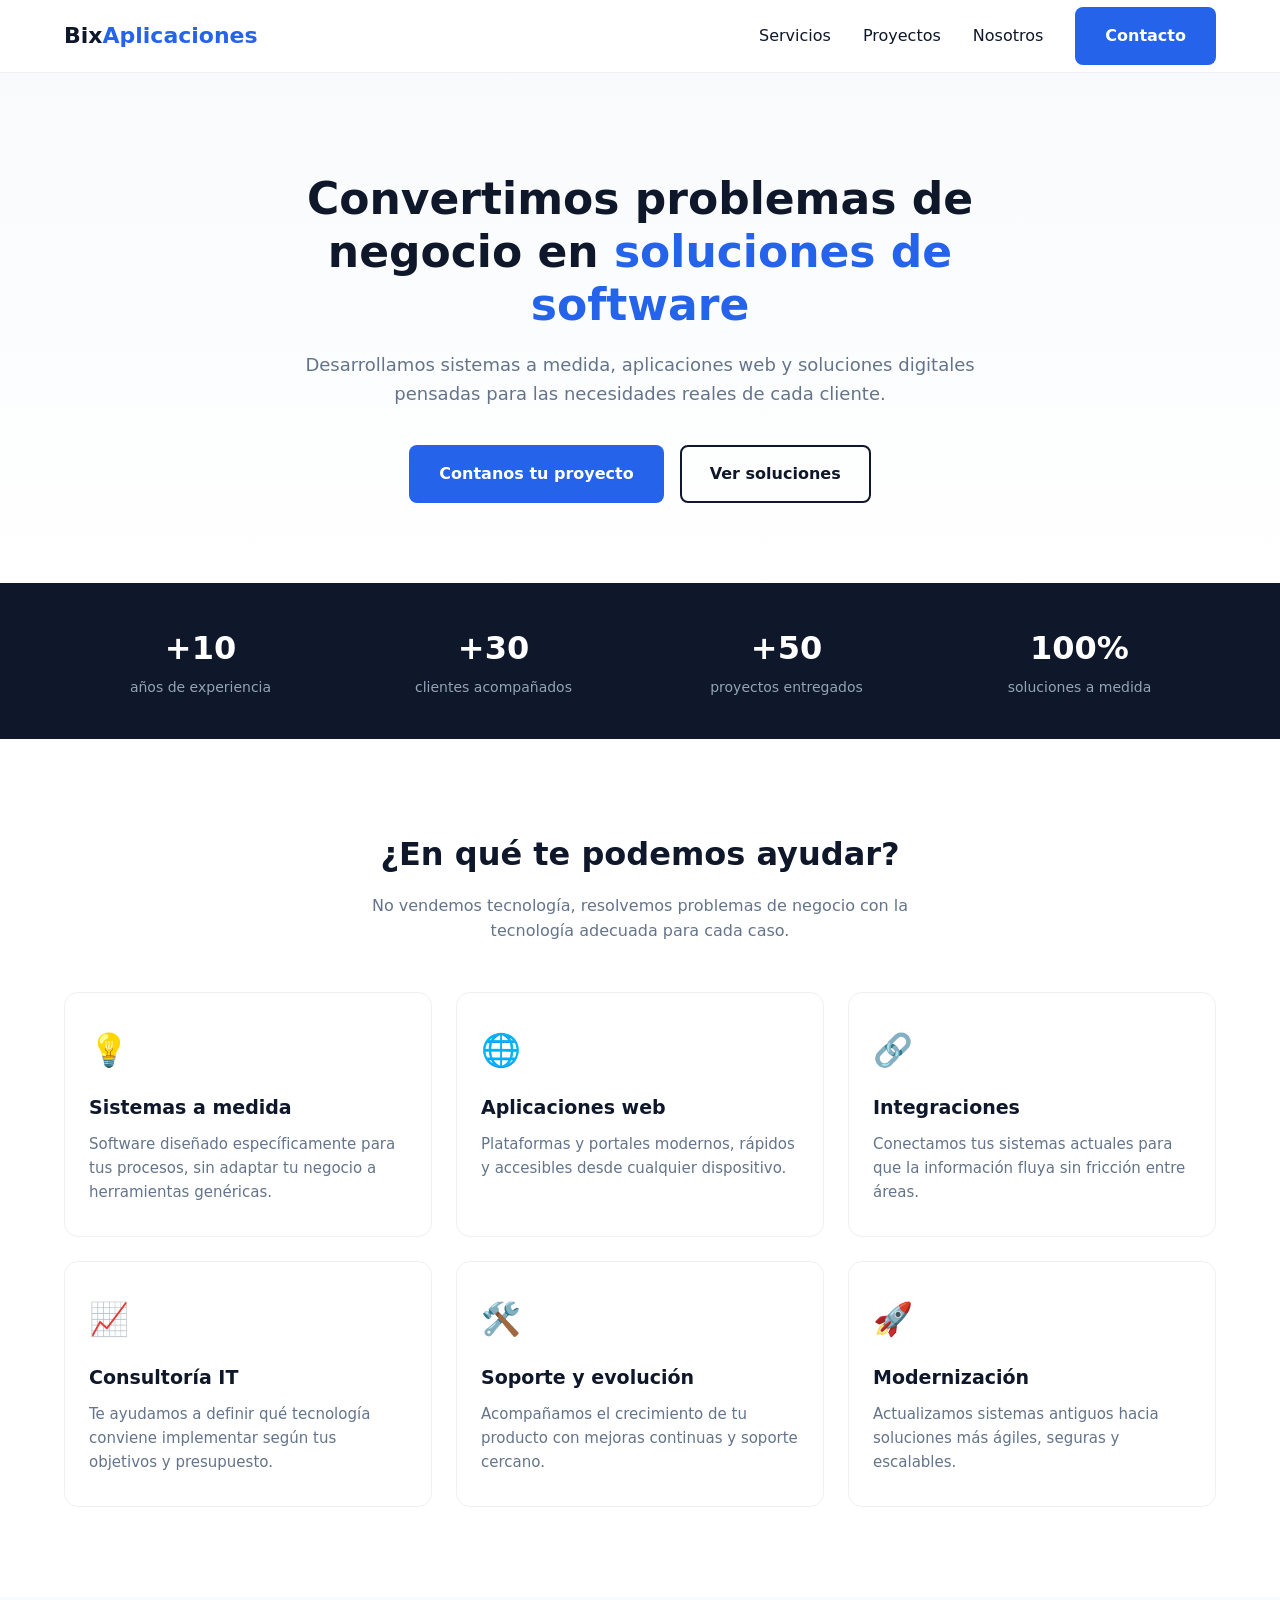
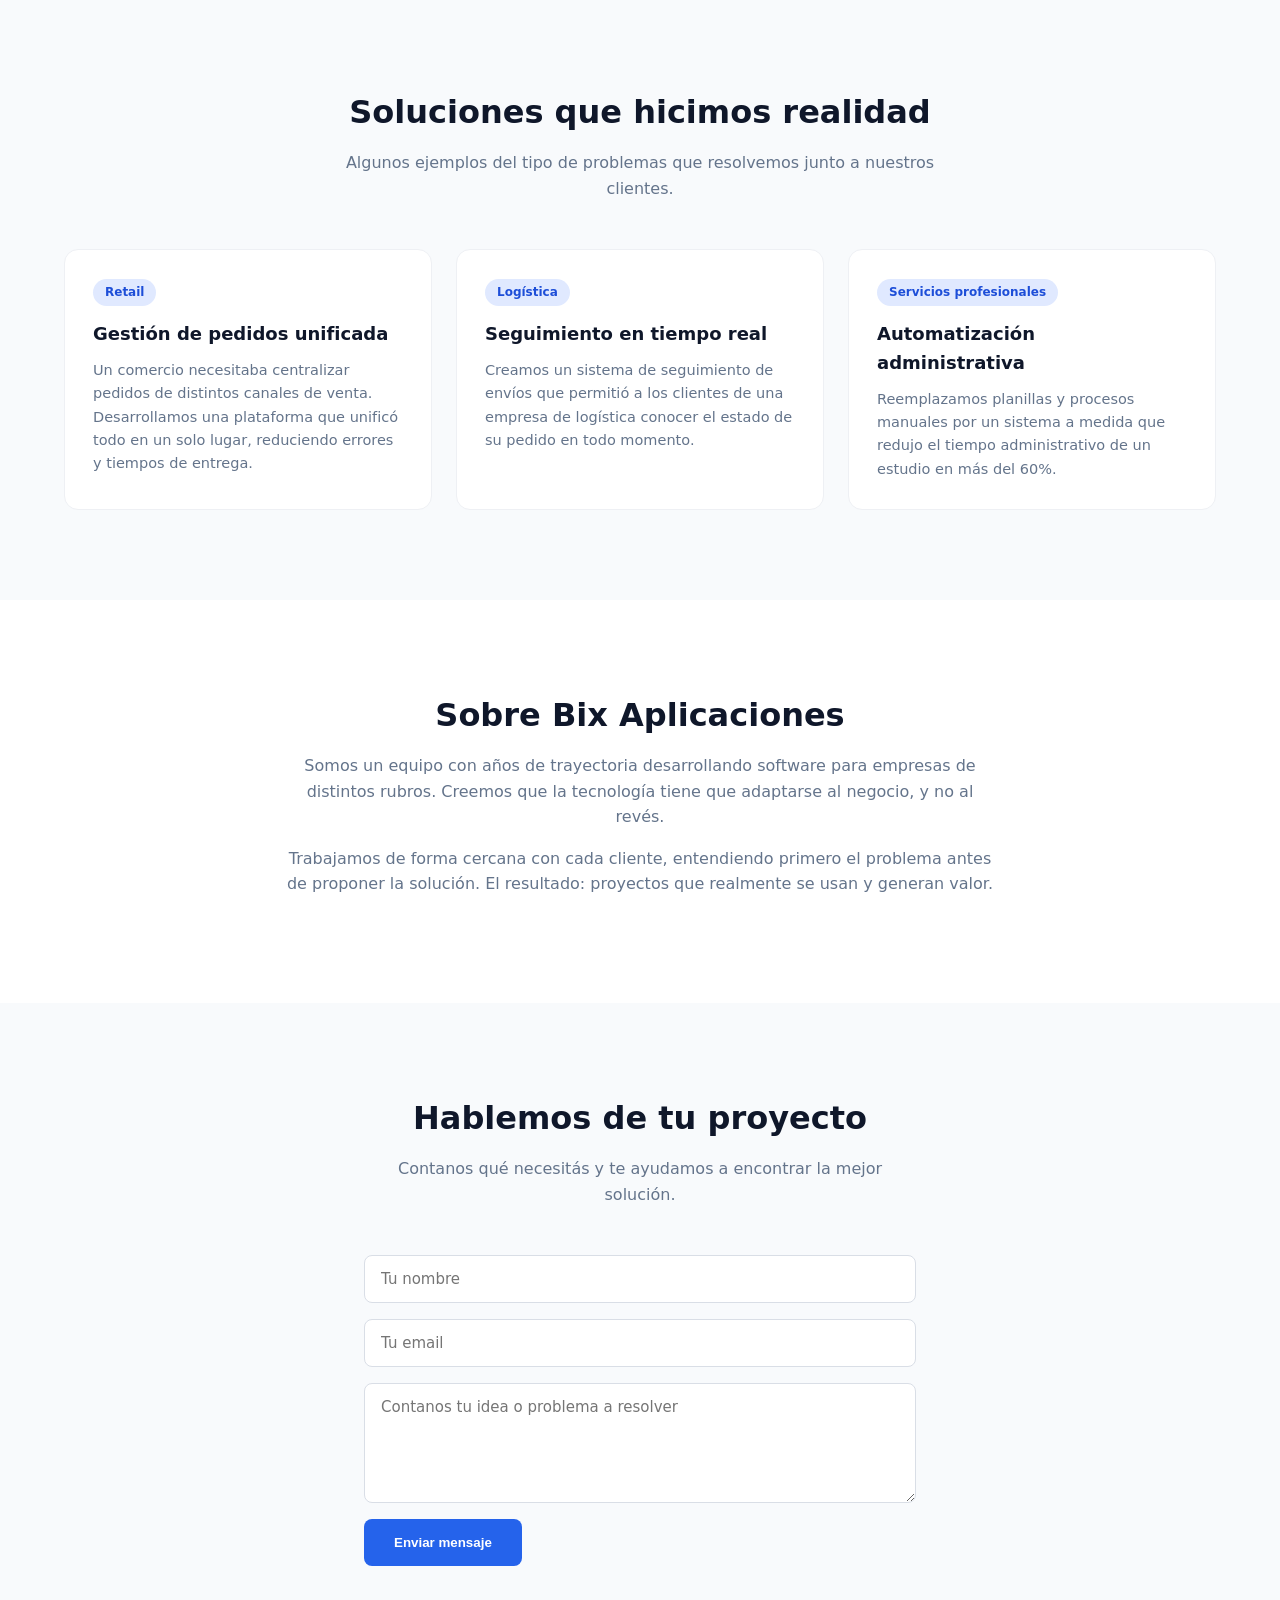
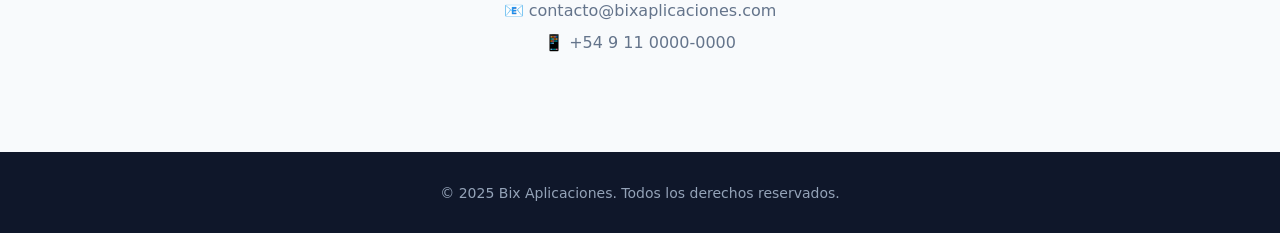
==== index.html @ 2858f604 "Crear sitio web de Bix Aplicaciones (landing estática)" ====
<!DOCTYPE html>
<html lang="es">
<head>
<meta charset="UTF-8">
<meta name="viewport" content="width=device-width, initial-scale=1.0">
<title>Bix Aplicaciones | Soluciones de Software a Medida</title>
<meta name="description" content="Bix Aplicaciones: soluciones de software a medida enfocadas en resolver los problemas reales de tu negocio.">
<link rel="stylesheet" href="style.css">
<link rel="icon" href="data:,">
</head>
<body>

<header class="site-header">
  <div class="container header-inner">
    <a href="#" class="logo">Bix<span>Aplicaciones</span></a>
    <nav class="nav" id="nav">
      <a href="#servicios">Servicios</a>
      <a href="#proyectos">Proyectos</a>
      <a href="#nosotros">Nosotros</a>
      <a href="#contacto" class="btn btn-nav">Contacto</a>
    </nav>
    <button class="menu-toggle" id="menuToggle" aria-label="Abrir menú">☰</button>
  </div>
</header>

<section class="hero">
  <div class="container hero-inner">
    <h1>Convertimos problemas de negocio en <span>soluciones de software</span></h1>
    <p class="hero-sub">Desarrollamos sistemas a medida, aplicaciones web y soluciones digitales pensadas para las necesidades reales de cada cliente.</p>
    <div class="hero-actions">
      <a href="#contacto" class="btn btn-primary">Contanos tu proyecto</a>
      <a href="#proyectos" class="btn btn-outline">Ver soluciones</a>
    </div>
  </div>
</section>

<section class="stats">
  <div class="container stats-grid">
    <div class="stat"><strong>+10</strong><span>años de experiencia</span></div>
    <div class="stat"><strong>+30</strong><span>clientes acompañados</span></div>
    <div class="stat"><strong>+50</strong><span>proyectos entregados</span></div>
    <div class="stat"><strong>100%</strong><span>soluciones a medida</span></div>
  </div>
</section>

<section id="servicios" class="section">
  <div class="container">
    <h2 class="section-title">¿En qué te podemos ayudar?</h2>
    <p class="section-sub">No vendemos tecnología, resolvemos problemas de negocio con la tecnología adecuada para cada caso.</p>
    <div class="cards-grid">
      <div class="card">
        <div class="card-icon">💡</div>
        <h3>Sistemas a medida</h3>
        <p>Software diseñado específicamente para tus procesos, sin adaptar tu negocio a herramientas genéricas.</p>
      </div>
      <div class="card">
        <div class="card-icon">🌐</div>
        <h3>Aplicaciones web</h3>
        <p>Plataformas y portales modernos, rápidos y accesibles desde cualquier dispositivo.</p>
      </div>
      <div class="card">
        <div class="card-icon">🔗</div>
        <h3>Integraciones</h3>
        <p>Conectamos tus sistemas actuales para que la información fluya sin fricción entre áreas.</p>
      </div>
      <div class="card">
        <div class="card-icon">📈</div>
        <h3>Consultoría IT</h3>
        <p>Te ayudamos a definir qué tecnología conviene implementar según tus objetivos y presupuesto.</p>
      </div>
      <div class="card">
        <div class="card-icon">🛠️</div>
        <h3>Soporte y evolución</h3>
        <p>Acompañamos el crecimiento de tu producto con mejoras continuas y soporte cercano.</p>
      </div>
      <div class="card">
        <div class="card-icon">🚀</div>
        <h3>Modernización</h3>
        <p>Actualizamos sistemas antiguos hacia soluciones más ágiles, seguras y escalables.</p>
      </div>
    </div>
  </div>
</section>

<section id="proyectos" class="section section-alt">
  <div class="container">
    <h2 class="section-title">Soluciones que hicimos realidad</h2>
    <p class="section-sub">Algunos ejemplos del tipo de problemas que resolvemos junto a nuestros clientes.</p>
    <div class="cases-grid">
      <div class="case-card">
        <span class="case-tag">Retail</span>
        <h3>Gestión de pedidos unificada</h3>
        <p>Un comercio necesitaba centralizar pedidos de distintos canales de venta. Desarrollamos una plataforma que unificó todo en un solo lugar, reduciendo errores y tiempos de entrega.</p>
      </div>
      <div class="case-card">
        <span class="case-tag">Logística</span>
        <h3>Seguimiento en tiempo real</h3>
        <p>Creamos un sistema de seguimiento de envíos que permitió a los clientes de una empresa de logística conocer el estado de su pedido en todo momento.</p>
      </div>
      <div class="case-card">
        <span class="case-tag">Servicios profesionales</span>
        <h3>Automatización administrativa</h3>
        <p>Reemplazamos planillas y procesos manuales por un sistema a medida que redujo el tiempo administrativo de un estudio en más del 60%.</p>
      </div>
    </div>
  </div>
</section>

<section id="nosotros" class="section">
  <div class="container about-inner">
    <div class="about-text">
      <h2 class="section-title">Sobre Bix Aplicaciones</h2>
      <p>Somos un equipo con años de trayectoria desarrollando software para empresas de distintos rubros. Creemos que la tecnología tiene que adaptarse al negocio, y no al revés.</p>
      <p>Trabajamos de forma cercana con cada cliente, entendiendo primero el problema antes de proponer la solución. El resultado: proyectos que realmente se usan y generan valor.</p>
    </div>
  </div>
</section>

<section id="contacto" class="section section-alt">
  <div class="container contact-inner">
    <h2 class="section-title">Hablemos de tu proyecto</h2>
    <p class="section-sub">Contanos qué necesitás y te ayudamos a encontrar la mejor solución.</p>
    <form class="contact-form" id="contactForm">
      <input type="text" name="nombre" placeholder="Tu nombre" required>
      <input type="email" name="email" placeholder="Tu email" required>
      <textarea name="mensaje" placeholder="Contanos tu idea o problema a resolver" rows="5" required></textarea>
      <button type="submit" class="btn btn-primary">Enviar mensaje</button>
    </form>
    <div class="contact-info">
      <p>📧 contacto@bixaplicaciones.com</p>
      <p>📱 +54 9 11 0000-0000</p>
    </div>
  </div>
</section>

<footer class="site-footer">
  <div class="container footer-inner">
    <span>© 2025 Bix Aplicaciones. Todos los derechos reservados.</span>
  </div>
</footer>

<script src="script.js"></script>
</body>
</html>
---- style.css ----
/* ===== Reset & Base ===== */
* { margin:0; padding:0; box-sizing:border-box; }
html { scroll-behavior:smooth; }
body {
  font-family: 'Segoe UI', system-ui, -apple-system, sans-serif;
  color:#1a1d29;
  line-height:1.6;
  background:#ffffff;
}
a { text-decoration:none; color:inherit; }
ul { list-style:none; }
img { max-width:100%; display:block; }

:root {
  --primary: #2563eb;
  --primary-dark: #1d4ed8;
  --dark: #0f172a;
  --gray: #64748b;
  --light-bg: #f8fafc;
}

.container {
  max-width:1200px;
  margin:0 auto;
  padding:0 24px;
}

/* ===== Header ===== */
.site-header {
  position:sticky;
  top:0;
  background:rgba(255,255,255,0.95);
  backdrop-filter:blur(8px);
  border-bottom:1px solid #eef0f4;
  z-index:100;
}
.header-inner {
  display:flex;
  align-items:center;
  justify-content:space-between;
  height:72px;
}
.logo {
  font-size:22px;
  font-weight:800;
  color:var(--dark);
}
.logo span { color:var(--primary); }
.nav {
  display:flex;
  align-items:center;
  gap:32px;
  font-weight:500;
}
.nav a { color:var(--dark); transition:color .2s; }
.nav a:hover { color:var(--primary); }
.btn-nav {
  background:var(--primary);
  color:#fff !important;
  padding:10px 20px;
  border-radius:8px;
}
.btn-nav:hover { background:var(--primary-dark); }
.menu-toggle {
  display:none;
  background:none;
  border:none;
  font-size:26px;
  cursor:pointer;
}

/* ===== Hero ===== */
.hero {
  padding:100px 0 80px;
  background:linear-gradient(180deg, #f8fafc 0%, #ffffff 100%);
  text-align:center;
}
.hero-inner { max-width:800px; margin:0 auto; }
.hero h1 {
  font-size:44px;
  font-weight:800;
  color:var(--dark);
  line-height:1.2;
  margin-bottom:20px;
}
.hero h1 span { color:var(--primary); }
.hero-sub {
  font-size:18px;
  color:var(--gray);
  margin-bottom:36px;
}
.hero-actions {
  display:flex;
  gap:16px;
  justify-content:center;
  flex-wrap:wrap;
}
.btn {
  display:inline-block;
  padding:14px 28px;
  border-radius:8px;
  font-weight:600;
  transition:all .2s;
  cursor:pointer;
  border:2px solid transparent;
}
.btn-primary {
  background:var(--primary);
  color:#fff;
}
.btn-primary:hover { background:var(--primary-dark); }
.btn-outline {
  border-color:var(--dark);
  color:var(--dark);
}
.btn-outline:hover { background:var(--dark); color:#fff; }

/* ===== Stats ===== */
.stats { padding:40px 0; background:var(--dark); }
.stats-grid {
  display:grid;
  grid-template-columns:repeat(4,1fr);
  gap:20px;
  text-align:center;
}
.stat strong {
  display:block;
  font-size:32px;
  color:#fff;
  font-weight:800;
}
.stat span {
  color:#94a3b8;
  font-size:14px;
}

/* ===== Sections ===== */
.section { padding:90px 0; }
.section-alt { background:var(--light-bg); }
.section-title {
  font-size:32px;
  font-weight:800;
  color:var(--dark);
  text-align:center;
  margin-bottom:12px;
}
.section-sub {
  text-align:center;
  color:var(--gray);
  font-size:16px;
  max-width:600px;
  margin:0 auto 48px;
}

/* ===== Cards (Servicios) ===== */
.cards-grid {
  display:grid;
  grid-template-columns:repeat(3,1fr);
  gap:24px;
}
.card {
  background:#fff;
  border:1px solid #eef0f4;
  border-radius:14px;
  padding:32px 24px;
  transition:transform .2s, box-shadow .2s;
}
.card:hover {
  transform:translateY(-4px);
  box-shadow:0 12px 30px rgba(0,0,0,0.06);
}
.card-icon { font-size:32px; margin-bottom:16px; }
.card h3 { font-size:19px; margin-bottom:10px; color:var(--dark); }
.card p { color:var(--gray); font-size:15px; }

/* ===== Casos / Proyectos ===== */
.cases-grid {
  display:grid;
  grid-template-columns:repeat(3,1fr);
  gap:24px;
}
.case-card {
  background:#fff;
  border-radius:14px;
  padding:28px;
  border:1px solid #eef0f4;
}
.case-tag {
  display:inline-block;
  background:#e0e9ff;
  color:var(--primary-dark);
  font-size:12px;
  font-weight:700;
  padding:4px 12px;
  border-radius:20px;
  margin-bottom:14px;
}
.case-card h3 { font-size:18px; margin-bottom:10px; color:var(--dark); }
.case-card p { color:var(--gray); font-size:14.5px; }

/* ===== Nosotros ===== */
.about-inner { max-width:760px; margin:0 auto; text-align:center; }
.about-text p { color:var(--gray); font-size:16px; margin-bottom:16px; }

/* ===== Contacto ===== */
.contact-inner { max-width:600px; margin:0 auto; text-align:center; }
.contact-form {
  display:flex;
  flex-direction:column;
  gap:16px;
  text-align:left;
  margin-bottom:32px;
}
.contact-form input, .contact-form textarea {
  padding:14px 16px;
  border:1px solid #d9dee6;
  border-radius:8px;
  font-size:15px;
  font-family:inherit;
}
.contact-form input:focus, .contact-form textarea:focus {
  outline:none;
  border-color:var(--primary);
}
.contact-form button { align-self:flex-start; }
.contact-info p { color:var(--gray); margin-bottom:6px; }

/* ===== Footer ===== */
.site-footer {
  background:var(--dark);
  padding:28px 0;
  text-align:center;
}
.footer-inner span { color:#94a3b8; font-size:14px; }

/* ===== Responsive ===== */
@media (max-width: 860px) {
  .cards-grid, .cases-grid { grid-template-columns:repeat(2,1fr); }
  .stats-grid { grid-template-columns:repeat(2,1fr); gap:32px; }
}
@media (max-width: 640px) {
  .nav {
    position:absolute;
    top:72px; left:0; right:0;
    background:#fff;
    flex-direction:column;
    padding:20px 24px;
    border-bottom:1px solid #eef0f4;
    display:none;
    gap:18px;
  }
  .nav.open { display:flex; }
  .menu-toggle { display:block; }
  .hero h1 { font-size:32px; }
  .cards-grid, .cases-grid { grid-template-columns:1fr; }
  .stats-grid { grid-template-columns:repeat(2,1fr); }
}
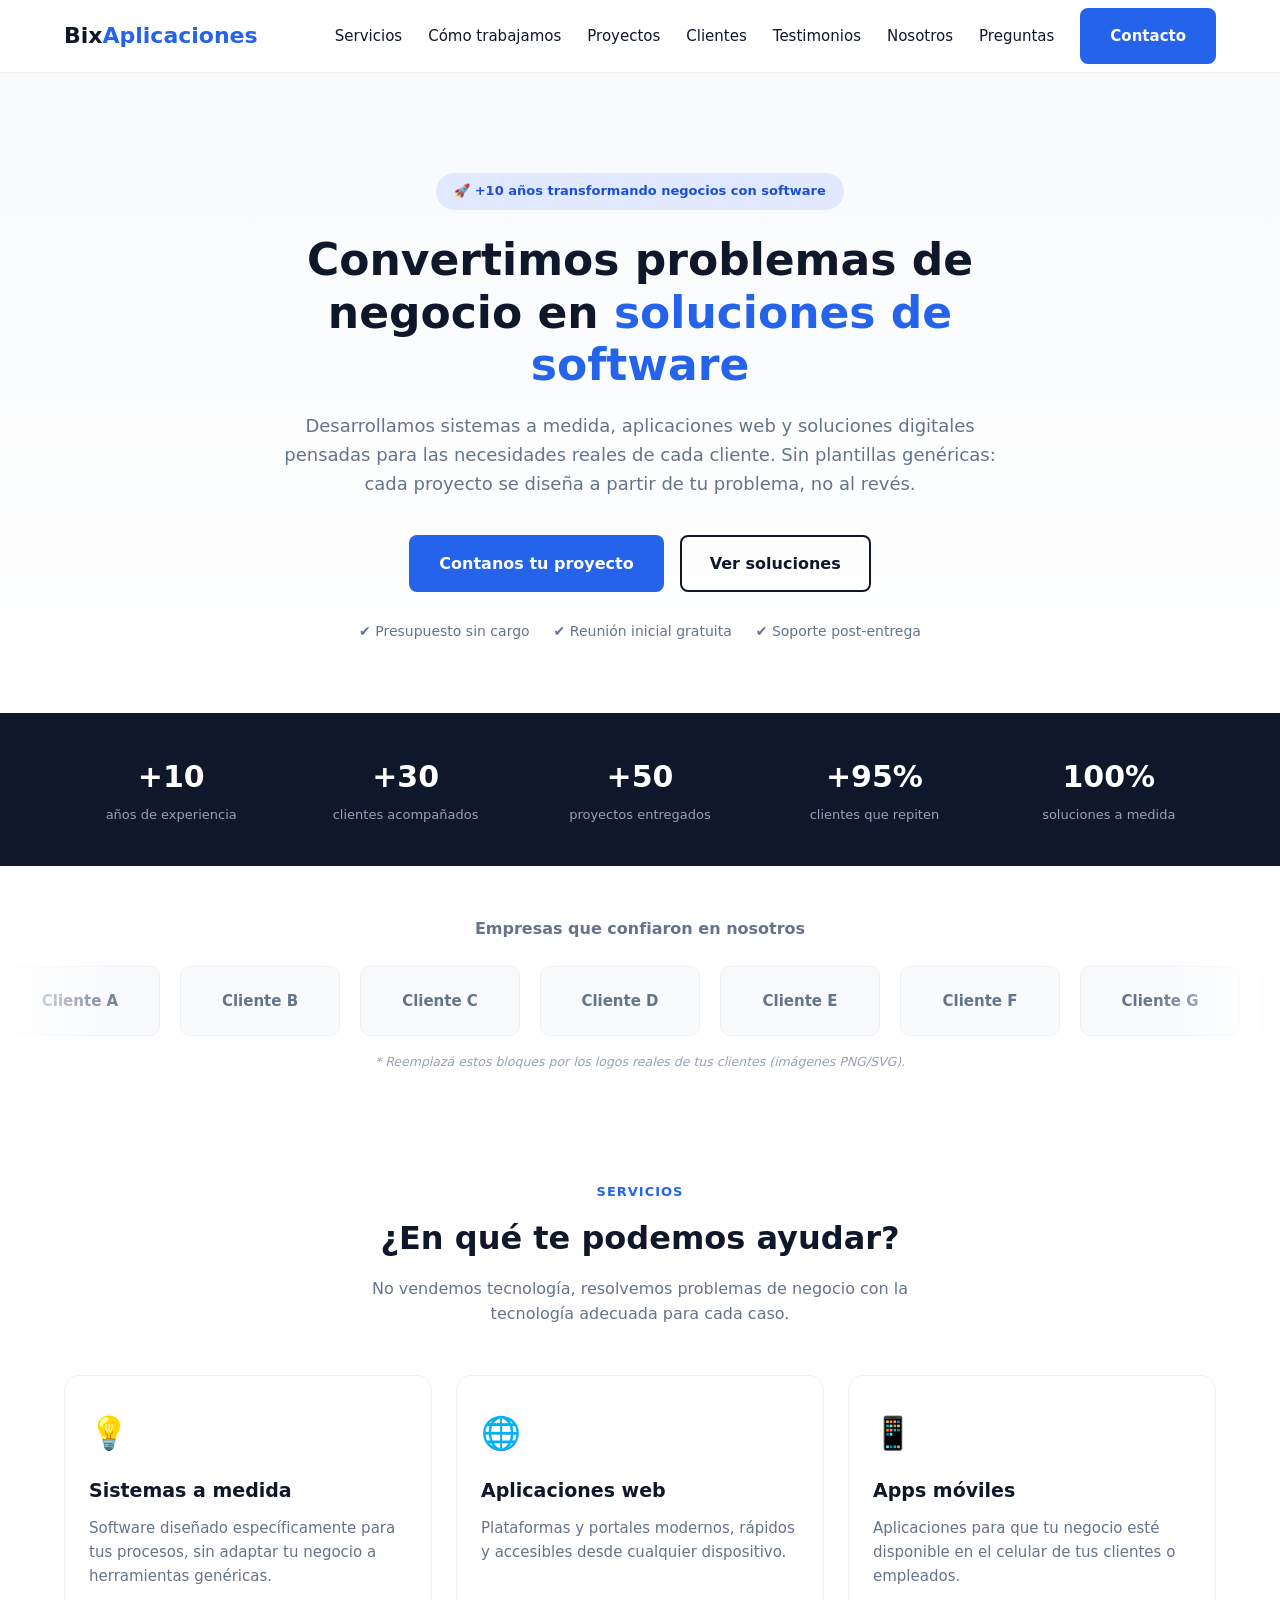
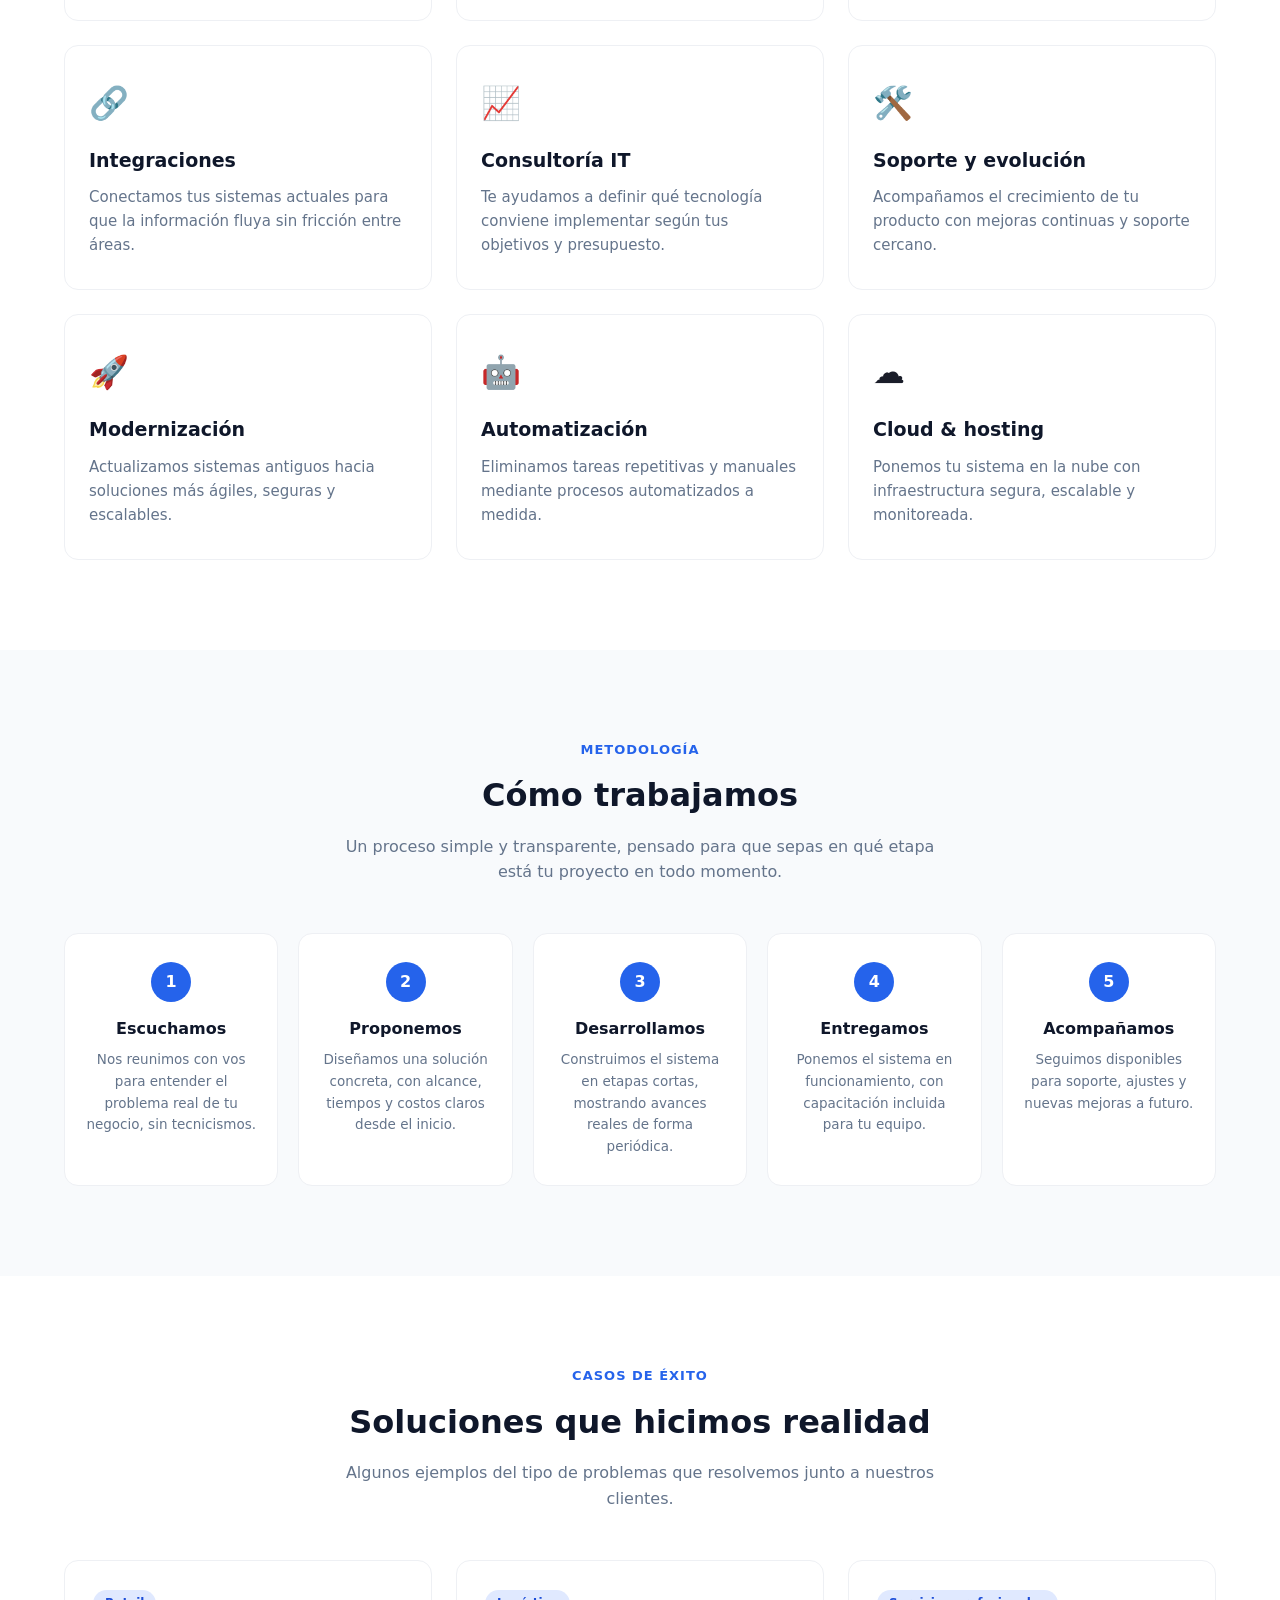
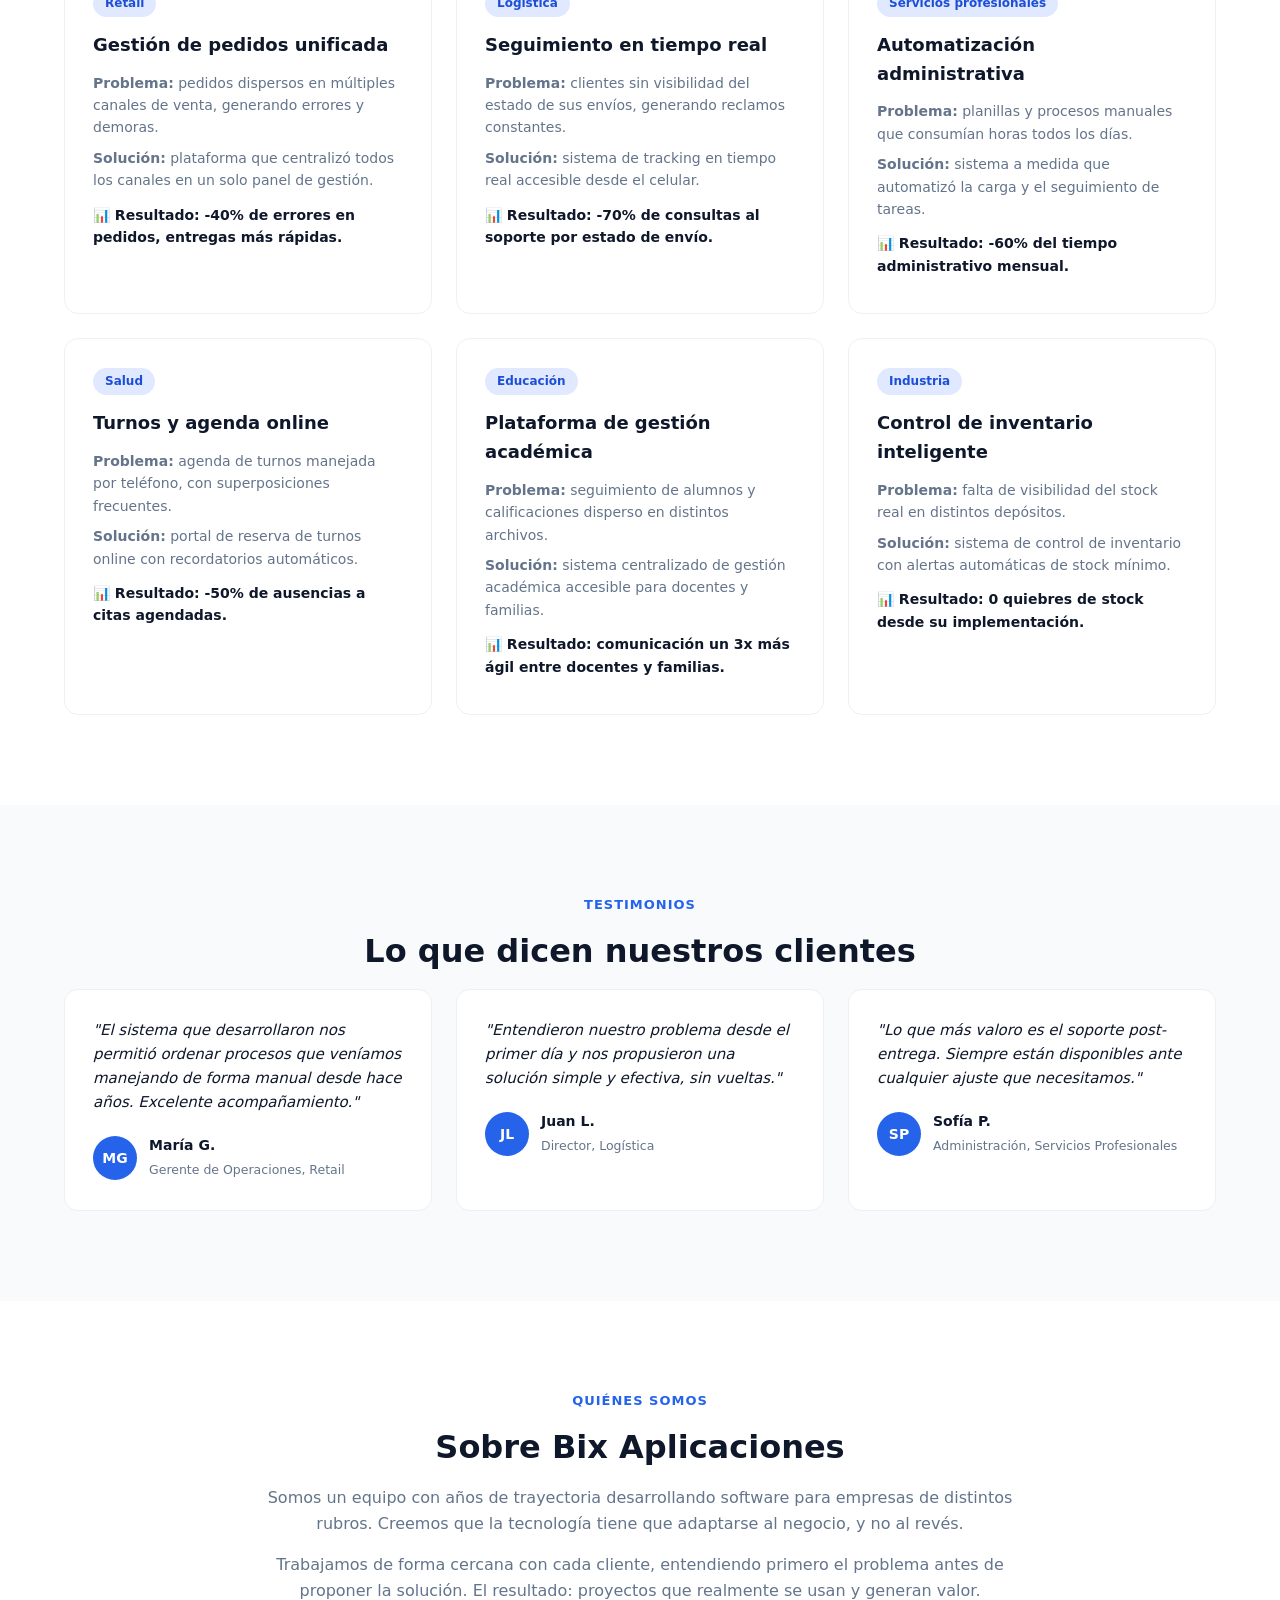
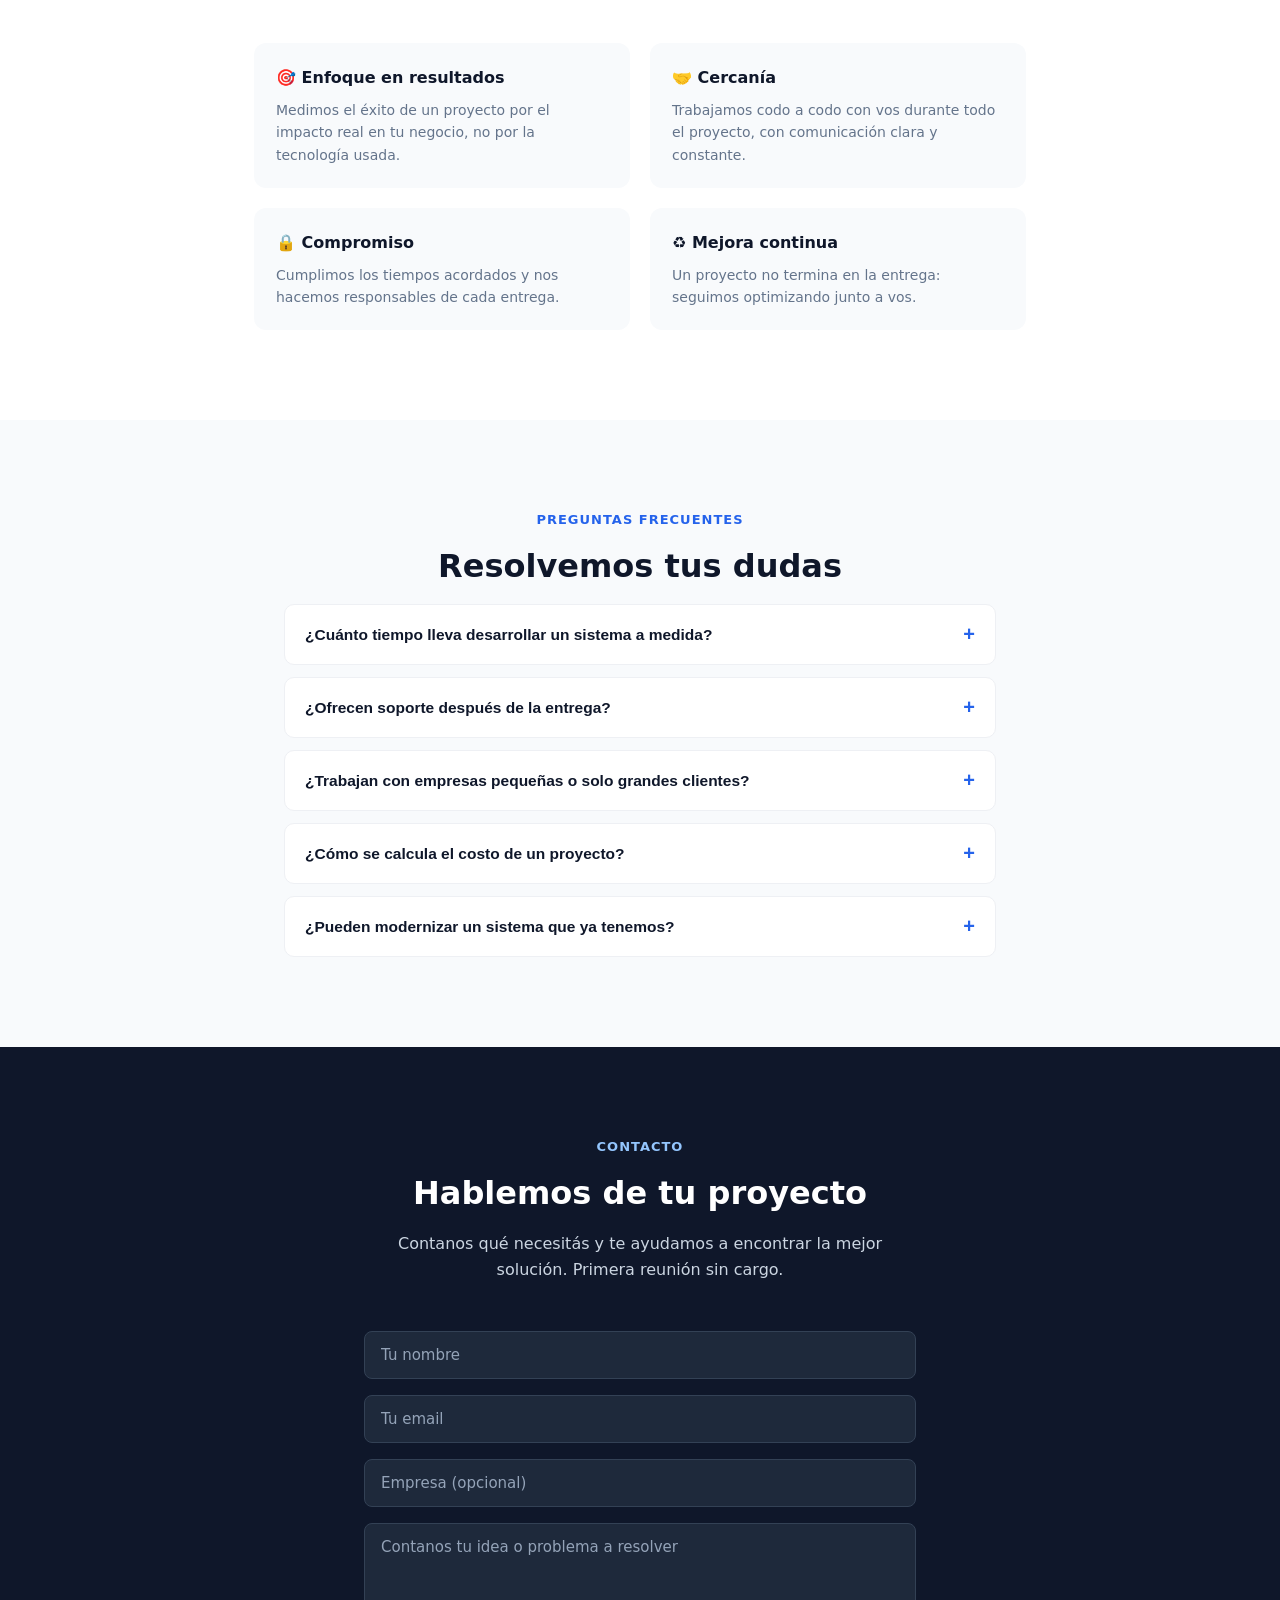
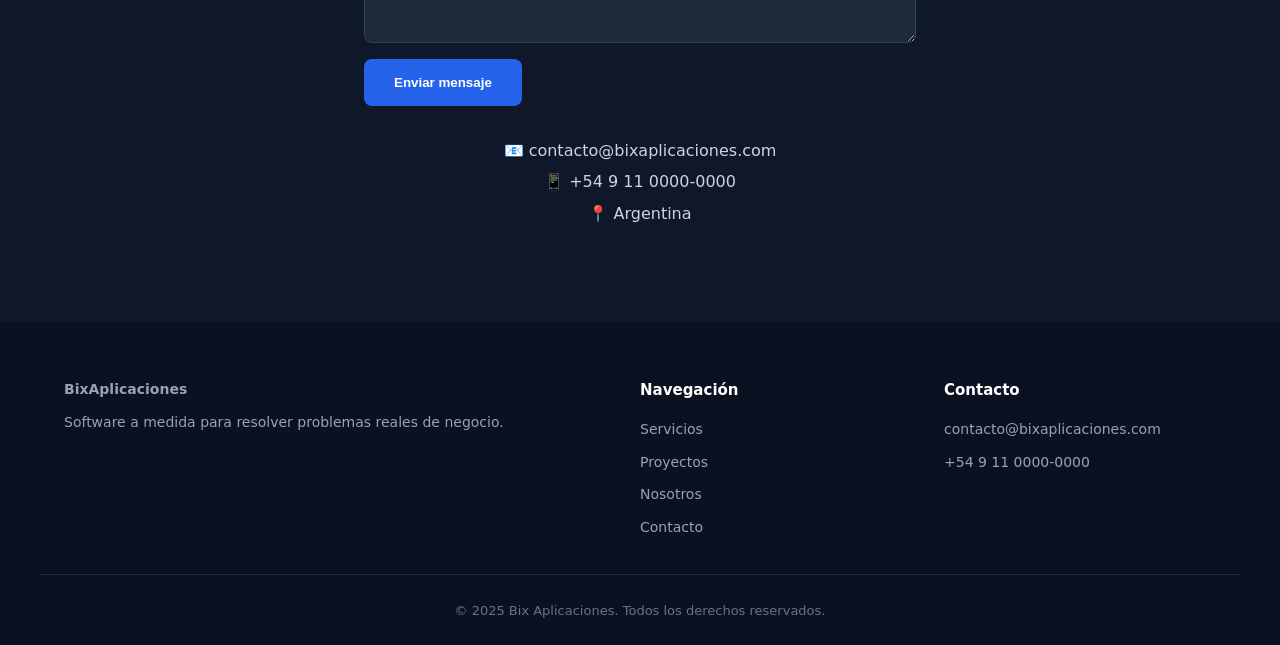
==== commit dbe684f0: "Ampliar sitio: carrusel de clientes, proceso de trabajo, más servicios, testimonios, FAQ, footer com" ====
--- a/index.html
+++ b/index.html
@@ -15,8 +15,12 @@
     <a href="#" class="logo">Bix<span>Aplicaciones</span></a>
     <nav class="nav" id="nav">
       <a href="#servicios">Servicios</a>
+      <a href="#proceso">Cómo trabajamos</a>
       <a href="#proyectos">Proyectos</a>
+      <a href="#clientes">Clientes</a>
+      <a href="#testimonios">Testimonios</a>
       <a href="#nosotros">Nosotros</a>
+      <a href="#faq">Preguntas</a>
       <a href="#contacto" class="btn btn-nav">Contacto</a>
     </nav>
     <button class="menu-toggle" id="menuToggle" aria-label="Abrir menú">☰</button>
@@ -25,11 +29,17 @@
 
 <section class="hero">
   <div class="container hero-inner">
+    <span class="hero-badge">🚀 +10 años transformando negocios con software</span>
     <h1>Convertimos problemas de negocio en <span>soluciones de software</span></h1>
-    <p class="hero-sub">Desarrollamos sistemas a medida, aplicaciones web y soluciones digitales pensadas para las necesidades reales de cada cliente.</p>
+    <p class="hero-sub">Desarrollamos sistemas a medida, aplicaciones web y soluciones digitales pensadas para las necesidades reales de cada cliente. Sin plantillas genéricas: cada proyecto se diseña a partir de tu problema, no al revés.</p>
     <div class="hero-actions">
       <a href="#contacto" class="btn btn-primary">Contanos tu proyecto</a>
       <a href="#proyectos" class="btn btn-outline">Ver soluciones</a>
+    </div>
+    <div class="hero-tags">
+      <span>✔ Presupuesto sin cargo</span>
+      <span>✔ Reunión inicial gratuita</span>
+      <span>✔ Soporte post-entrega</span>
     </div>
   </div>
 </section>
@@ -39,12 +49,42 @@
     <div class="stat"><strong>+10</strong><span>años de experiencia</span></div>
     <div class="stat"><strong>+30</strong><span>clientes acompañados</span></div>
     <div class="stat"><strong>+50</strong><span>proyectos entregados</span></div>
+    <div class="stat"><strong>+95%</strong><span>clientes que repiten</span></div>
     <div class="stat"><strong>100%</strong><span>soluciones a medida</span></div>
   </div>
 </section>
 
+<section id="clientes" class="logos-section">
+  <div class="container">
+    <p class="logos-title">Empresas que confiaron en nosotros</p>
+  </div>
+  <div class="logos-carousel">
+    <div class="logos-track">
+      <div class="logo-item">Cliente A</div>
+      <div class="logo-item">Cliente B</div>
+      <div class="logo-item">Cliente C</div>
+      <div class="logo-item">Cliente D</div>
+      <div class="logo-item">Cliente E</div>
+      <div class="logo-item">Cliente F</div>
+      <div class="logo-item">Cliente G</div>
+      <div class="logo-item">Cliente H</div>
+      <!-- duplicado para loop infinito -->
+      <div class="logo-item">Cliente A</div>
+      <div class="logo-item">Cliente B</div>
+      <div class="logo-item">Cliente C</div>
+      <div class="logo-item">Cliente D</div>
+      <div class="logo-item">Cliente E</div>
+      <div class="logo-item">Cliente F</div>
+      <div class="logo-item">Cliente G</div>
+      <div class="logo-item">Cliente H</div>
+    </div>
+  </div>
+  <p class="logos-note">* Reemplazá estos bloques por los logos reales de tus clientes (imágenes PNG/SVG).</p>
+</section>
+
 <section id="servicios" class="section">
   <div class="container">
+    <span class="eyebrow">Servicios</span>
     <h2 class="section-title">¿En qué te podemos ayudar?</h2>
     <p class="section-sub">No vendemos tecnología, resolvemos problemas de negocio con la tecnología adecuada para cada caso.</p>
     <div class="cards-grid">
@@ -59,6 +99,11 @@
         <p>Plataformas y portales modernos, rápidos y accesibles desde cualquier dispositivo.</p>
       </div>
       <div class="card">
+        <div class="card-icon">📱</div>
+        <h3>Apps móviles</h3>
+        <p>Aplicaciones para que tu negocio esté disponible en el celular de tus clientes o empleados.</p>
+      </div>
+      <div class="card">
         <div class="card-icon">🔗</div>
         <h3>Integraciones</h3>
         <p>Conectamos tus sistemas actuales para que la información fluya sin fricción entre áreas.</p>
@@ -78,29 +123,132 @@
         <h3>Modernización</h3>
         <p>Actualizamos sistemas antiguos hacia soluciones más ágiles, seguras y escalables.</p>
       </div>
-    </div>
-  </div>
-</section>
-
-<section id="proyectos" class="section section-alt">
-  <div class="container">
+      <div class="card">
+        <div class="card-icon">🤖</div>
+        <h3>Automatización</h3>
+        <p>Eliminamos tareas repetitivas y manuales mediante procesos automatizados a medida.</p>
+      </div>
+      <div class="card">
+        <div class="card-icon">☁️</div>
+        <h3>Cloud &amp; hosting</h3>
+        <p>Ponemos tu sistema en la nube con infraestructura segura, escalable y monitoreada.</p>
+      </div>
+    </div>
+  </div>
+</section>
+
+<section id="proceso" class="section section-alt">
+  <div class="container">
+    <span class="eyebrow">Metodología</span>
+    <h2 class="section-title">Cómo trabajamos</h2>
+    <p class="section-sub">Un proceso simple y transparente, pensado para que sepas en qué etapa está tu proyecto en todo momento.</p>
+    <div class="process-grid">
+      <div class="process-step">
+        <div class="step-number">1</div>
+        <h3>Escuchamos</h3>
+        <p>Nos reunimos con vos para entender el problema real de tu negocio, sin tecnicismos.</p>
+      </div>
+      <div class="process-step">
+        <div class="step-number">2</div>
+        <h3>Proponemos</h3>
+        <p>Diseñamos una solución concreta, con alcance, tiempos y costos claros desde el inicio.</p>
+      </div>
+      <div class="process-step">
+        <div class="step-number">3</div>
+        <h3>Desarrollamos</h3>
+        <p>Construimos el sistema en etapas cortas, mostrando avances reales de forma periódica.</p>
+      </div>
+      <div class="process-step">
+        <div class="step-number">4</div>
+        <h3>Entregamos</h3>
+        <p>Ponemos el sistema en funcionamiento, con capacitación incluida para tu equipo.</p>
+      </div>
+      <div class="process-step">
+        <div class="step-number">5</div>
+        <h3>Acompañamos</h3>
+        <p>Seguimos disponibles para soporte, ajustes y nuevas mejoras a futuro.</p>
+      </div>
+    </div>
+  </div>
+</section>
+
+<section id="proyectos" class="section">
+  <div class="container">
+    <span class="eyebrow">Casos de éxito</span>
     <h2 class="section-title">Soluciones que hicimos realidad</h2>
     <p class="section-sub">Algunos ejemplos del tipo de problemas que resolvemos junto a nuestros clientes.</p>
     <div class="cases-grid">
       <div class="case-card">
         <span class="case-tag">Retail</span>
         <h3>Gestión de pedidos unificada</h3>
-        <p>Un comercio necesitaba centralizar pedidos de distintos canales de venta. Desarrollamos una plataforma que unificó todo en un solo lugar, reduciendo errores y tiempos de entrega.</p>
+        <p><strong>Problema:</strong> pedidos dispersos en múltiples canales de venta, generando errores y demoras.</p>
+        <p><strong>Solución:</strong> plataforma que centralizó todos los canales en un solo panel de gestión.</p>
+        <p class="case-result">📊 Resultado: -40% de errores en pedidos, entregas más rápidas.</p>
       </div>
       <div class="case-card">
         <span class="case-tag">Logística</span>
         <h3>Seguimiento en tiempo real</h3>
-        <p>Creamos un sistema de seguimiento de envíos que permitió a los clientes de una empresa de logística conocer el estado de su pedido en todo momento.</p>
+        <p><strong>Problema:</strong> clientes sin visibilidad del estado de sus envíos, generando reclamos constantes.</p>
+        <p><strong>Solución:</strong> sistema de tracking en tiempo real accesible desde el celular.</p>
+        <p class="case-result">📊 Resultado: -70% de consultas al soporte por estado de envío.</p>
       </div>
       <div class="case-card">
         <span class="case-tag">Servicios profesionales</span>
         <h3>Automatización administrativa</h3>
-        <p>Reemplazamos planillas y procesos manuales por un sistema a medida que redujo el tiempo administrativo de un estudio en más del 60%.</p>
+        <p><strong>Problema:</strong> planillas y procesos manuales que consumían horas todos los días.</p>
+        <p><strong>Solución:</strong> sistema a medida que automatizó la carga y el seguimiento de tareas.</p>
+        <p class="case-result">📊 Resultado: -60% del tiempo administrativo mensual.</p>
+      </div>
+      <div class="case-card">
+        <span class="case-tag">Salud</span>
+        <h3>Turnos y agenda online</h3>
+        <p><strong>Problema:</strong> agenda de turnos manejada por teléfono, con superposiciones frecuentes.</p>
+        <p><strong>Solución:</strong> portal de reserva de turnos online con recordatorios automáticos.</p>
+        <p class="case-result">📊 Resultado: -50% de ausencias a citas agendadas.</p>
+      </div>
+      <div class="case-card">
+        <span class="case-tag">Educación</span>
+        <h3>Plataforma de gestión académica</h3>
+        <p><strong>Problema:</strong> seguimiento de alumnos y calificaciones disperso en distintos archivos.</p>
+        <p><strong>Solución:</strong> sistema centralizado de gestión académica accesible para docentes y familias.</p>
+        <p class="case-result">📊 Resultado: comunicación un 3x más ágil entre docentes y familias.</p>
+      </div>
+      <div class="case-card">
+        <span class="case-tag">Industria</span>
+        <h3>Control de inventario inteligente</h3>
+        <p><strong>Problema:</strong> falta de visibilidad del stock real en distintos depósitos.</p>
+        <p><strong>Solución:</strong> sistema de control de inventario con alertas automáticas de stock mínimo.</p>
+        <p class="case-result">📊 Resultado: 0 quiebres de stock desde su implementación.</p>
+      </div>
+    </div>
+  </div>
+</section>
+
+<section id="testimonios" class="section section-alt">
+  <div class="container">
+    <span class="eyebrow">Testimonios</span>
+    <h2 class="section-title">Lo que dicen nuestros clientes</h2>
+    <div class="testimonials-grid">
+      <div class="testimonial-card">
+        <p>"El sistema que desarrollaron nos permitió ordenar procesos que veníamos manejando de forma manual desde hace años. Excelente acompañamiento."</p>
+        <div class="testimonial-author">
+          <div class="avatar">MG</div>
+          <div><strong>María G.</strong><span>Gerente de Operaciones, Retail</span></div>
+        </div>
+      </div>
+      <div class="testimonial-card">
+        <p>"Entendieron nuestro problema desde el primer día y nos propusieron una solución simple y efectiva, sin vueltas."</p>
+        <div class="testimonial-author">
+          <div class="avatar">JL</div>
+          <div><strong>Juan L.</strong><span>Director, Logística</span></div>
+        </div>
+      </div>
+      <div class="testimonial-card">
+        <p>"Lo que más valoro es el soporte post-entrega. Siempre están disponibles ante cualquier ajuste que necesitamos."</p>
+        <div class="testimonial-author">
+          <div class="avatar">SP</div>
+          <div><strong>Sofía P.</strong><span>Administración, Servicios Profesionales</span></div>
+        </div>
       </div>
     </div>
   </div>
@@ -108,36 +256,105 @@
 
 <section id="nosotros" class="section">
   <div class="container about-inner">
-    <div class="about-text">
-      <h2 class="section-title">Sobre Bix Aplicaciones</h2>
-      <p>Somos un equipo con años de trayectoria desarrollando software para empresas de distintos rubros. Creemos que la tecnología tiene que adaptarse al negocio, y no al revés.</p>
-      <p>Trabajamos de forma cercana con cada cliente, entendiendo primero el problema antes de proponer la solución. El resultado: proyectos que realmente se usan y generan valor.</p>
-    </div>
-  </div>
-</section>
-
-<section id="contacto" class="section section-alt">
+    <span class="eyebrow">Quiénes somos</span>
+    <h2 class="section-title">Sobre Bix Aplicaciones</h2>
+    <p>Somos un equipo con años de trayectoria desarrollando software para empresas de distintos rubros. Creemos que la tecnología tiene que adaptarse al negocio, y no al revés.</p>
+    <p>Trabajamos de forma cercana con cada cliente, entendiendo primero el problema antes de proponer la solución. El resultado: proyectos que realmente se usan y generan valor.</p>
+    <div class="values-grid">
+      <div class="value-item">
+        <h4>🎯 Enfoque en resultados</h4>
+        <p>Medimos el éxito de un proyecto por el impacto real en tu negocio, no por la tecnología usada.</p>
+      </div>
+      <div class="value-item">
+        <h4>🤝 Cercanía</h4>
+        <p>Trabajamos codo a codo con vos durante todo el proyecto, con comunicación clara y constante.</p>
+      </div>
+      <div class="value-item">
+        <h4>🔒 Compromiso</h4>
+        <p>Cumplimos los tiempos acordados y nos hacemos responsables de cada entrega.</p>
+      </div>
+      <div class="value-item">
+        <h4>♻️ Mejora continua</h4>
+        <p>Un proyecto no termina en la entrega: seguimos optimizando junto a vos.</p>
+      </div>
+    </div>
+  </div>
+</section>
+
+<section id="faq" class="section section-alt">
+  <div class="container faq-inner">
+    <span class="eyebrow">Preguntas frecuentes</span>
+    <h2 class="section-title">Resolvemos tus dudas</h2>
+    <div class="faq-list">
+      <div class="faq-item">
+        <button class="faq-question">¿Cuánto tiempo lleva desarrollar un sistema a medida? <span>+</span></button>
+        <div class="faq-answer"><p>Depende de la complejidad del proyecto. Sistemas simples pueden estar en 4-6 semanas, mientras que proyectos más grandes se dividen en etapas entregables cada 2-3 semanas.</p></div>
+      </div>
+      <div class="faq-item">
+        <button class="faq-question">¿Ofrecen soporte después de la entrega? <span>+</span></button>
+        <div class="faq-answer"><p>Sí, todos nuestros proyectos incluyen un período de soporte post-entrega, y ofrecemos planes de mantenimiento continuo para seguir mejorando el sistema.</p></div>
+      </div>
+      <div class="faq-item">
+        <button class="faq-question">¿Trabajan con empresas pequeñas o solo grandes clientes? <span>+</span></button>
+        <div class="faq-answer"><p>Trabajamos con empresas de todos los tamaños. Adaptamos el alcance del proyecto al presupuesto y necesidades reales de cada cliente.</p></div>
+      </div>
+      <div class="faq-item">
+        <button class="faq-question">¿Cómo se calcula el costo de un proyecto? <span>+</span></button>
+        <div class="faq-answer"><p>Luego de la reunión inicial gratuita, armamos una propuesta con alcance y costo cerrado, para que sepas exactamente qué vas a recibir.</p></div>
+      </div>
+      <div class="faq-item">
+        <button class="faq-question">¿Pueden modernizar un sistema que ya tenemos? <span>+</span></button>
+        <div class="faq-answer"><p>Sí, es una de nuestras especialidades. Analizamos el sistema actual y proponemos un plan de modernización por etapas, sin frenar tu operación.</p></div>
+      </div>
+    </div>
+  </div>
+</section>
+
+<section id="contacto" class="section cta-section">
   <div class="container contact-inner">
-    <h2 class="section-title">Hablemos de tu proyecto</h2>
-    <p class="section-sub">Contanos qué necesitás y te ayudamos a encontrar la mejor solución.</p>
+    <span class="eyebrow eyebrow-light">Contacto</span>
+    <h2 class="section-title section-title-light">Hablemos de tu proyecto</h2>
+    <p class="section-sub section-sub-light">Contanos qué necesitás y te ayudamos a encontrar la mejor solución. Primera reunión sin cargo.</p>
     <form class="contact-form" id="contactForm">
       <input type="text" name="nombre" placeholder="Tu nombre" required>
       <input type="email" name="email" placeholder="Tu email" required>
+      <input type="text" name="empresa" placeholder="Empresa (opcional)">
       <textarea name="mensaje" placeholder="Contanos tu idea o problema a resolver" rows="5" required></textarea>
       <button type="submit" class="btn btn-primary">Enviar mensaje</button>
     </form>
     <div class="contact-info">
       <p>📧 contacto@bixaplicaciones.com</p>
       <p>📱 +54 9 11 0000-0000</p>
+      <p>📍 Argentina</p>
     </div>
   </div>
 </section>
 
 <footer class="site-footer">
   <div class="container footer-inner">
+    <div class="footer-col">
+      <span class="logo footer-logo">Bix<span>Aplicaciones</span></span>
+      <p>Software a medida para resolver problemas reales de negocio.</p>
+    </div>
+    <div class="footer-col">
+      <h4>Navegación</h4>
+      <a href="#servicios">Servicios</a>
+      <a href="#proyectos">Proyectos</a>
+      <a href="#nosotros">Nosotros</a>
+      <a href="#contacto">Contacto</a>
+    </div>
+    <div class="footer-col">
+      <h4>Contacto</h4>
+      <span>contacto@bixaplicaciones.com</span>
+      <span>+54 9 11 0000-0000</span>
+    </div>
+  </div>
+  <div class="container footer-bottom">
     <span>© 2025 Bix Aplicaciones. Todos los derechos reservados.</span>
   </div>
 </footer>
+
+<button id="backToTop" class="back-to-top" aria-label="Volver arriba">↑</button>
 
 <script src="script.js"></script>
 </body>
--- a/style.css
+++ b/style.css
@@ -25,6 +25,18 @@
   padding:0 24px;
 }
 
+.eyebrow {
+  display:block;
+  text-align:center;
+  color:var(--primary);
+  font-weight:700;
+  font-size:13px;
+  text-transform:uppercase;
+  letter-spacing:1px;
+  margin-bottom:10px;
+}
+.eyebrow-light { color:#93c5fd; }
+
 /* ===== Header ===== */
 .site-header {
   position:sticky;
@@ -49,10 +61,11 @@
 .nav {
   display:flex;
   align-items:center;
-  gap:32px;
+  gap:26px;
   font-weight:500;
-}
-.nav a { color:var(--dark); transition:color .2s; }
+  font-size:15px;
+}
+.nav a { color:var(--dark); transition:color .2s; white-space:nowrap; }
 .nav a:hover { color:var(--primary); }
 .btn-nav {
   background:var(--primary);
@@ -71,11 +84,21 @@
 
 /* ===== Hero ===== */
 .hero {
-  padding:100px 0 80px;
+  padding:100px 0 70px;
   background:linear-gradient(180deg, #f8fafc 0%, #ffffff 100%);
   text-align:center;
 }
 .hero-inner { max-width:800px; margin:0 auto; }
+.hero-badge {
+  display:inline-block;
+  background:#e0e9ff;
+  color:var(--primary-dark);
+  font-size:13px;
+  font-weight:700;
+  padding:8px 18px;
+  border-radius:20px;
+  margin-bottom:24px;
+}
 .hero h1 {
   font-size:44px;
   font-weight:800;
@@ -94,6 +117,15 @@
   gap:16px;
   justify-content:center;
   flex-wrap:wrap;
+  margin-bottom:28px;
+}
+.hero-tags {
+  display:flex;
+  gap:24px;
+  justify-content:center;
+  flex-wrap:wrap;
+  font-size:14px;
+  color:var(--gray);
 }
 .btn {
   display:inline-block;
@@ -119,19 +151,60 @@
 .stats { padding:40px 0; background:var(--dark); }
 .stats-grid {
   display:grid;
-  grid-template-columns:repeat(4,1fr);
+  grid-template-columns:repeat(5,1fr);
   gap:20px;
   text-align:center;
 }
 .stat strong {
   display:block;
-  font-size:32px;
+  font-size:30px;
   color:#fff;
   font-weight:800;
 }
 .stat span {
   color:#94a3b8;
-  font-size:14px;
+  font-size:13px;
+}
+
+/* ===== Logos carousel ===== */
+.logos-section { padding:50px 0 20px; text-align:center; }
+.logos-title { color:var(--gray); font-weight:600; margin-bottom:24px; }
+.logos-carousel {
+  overflow:hidden;
+  position:relative;
+  width:100%;
+  mask-image: linear-gradient(to right, transparent, black 10%, black 90%, transparent);
+  -webkit-mask-image: linear-gradient(to right, transparent, black 10%, black 90%, transparent);
+}
+.logos-track {
+  display:flex;
+  width:max-content;
+  gap:20px;
+  animation: scrollLogos 25s linear infinite;
+}
+.logo-item {
+  flex:0 0 auto;
+  min-width:160px;
+  height:70px;
+  display:flex;
+  align-items:center;
+  justify-content:center;
+  background:var(--light-bg);
+  border:1px solid #eef0f4;
+  border-radius:10px;
+  color:var(--gray);
+  font-weight:700;
+  font-size:15px;
+}
+@keyframes scrollLogos {
+  from { transform:translateX(0); }
+  to { transform:translateX(-50%); }
+}
+.logos-note {
+  margin-top:16px;
+  font-size:12.5px;
+  color:#94a3b8;
+  font-style:italic;
 }
 
 /* ===== Sections ===== */
@@ -144,6 +217,7 @@
   text-align:center;
   margin-bottom:12px;
 }
+.section-title-light { color:#fff; }
 .section-sub {
   text-align:center;
   color:var(--gray);
@@ -151,6 +225,7 @@
   max-width:600px;
   margin:0 auto 48px;
 }
+.section-sub-light { color:#cbd5e1; }
 
 /* ===== Cards (Servicios) ===== */
 .cards-grid {
@@ -172,6 +247,33 @@
 .card-icon { font-size:32px; margin-bottom:16px; }
 .card h3 { font-size:19px; margin-bottom:10px; color:var(--dark); }
 .card p { color:var(--gray); font-size:15px; }
+
+/* ===== Proceso ===== */
+.process-grid {
+  display:grid;
+  grid-template-columns:repeat(5,1fr);
+  gap:20px;
+}
+.process-step {
+  background:#fff;
+  border-radius:14px;
+  padding:28px 20px;
+  text-align:center;
+  border:1px solid #eef0f4;
+}
+.step-number {
+  width:40px; height:40px;
+  border-radius:50%;
+  background:var(--primary);
+  color:#fff;
+  display:flex;
+  align-items:center;
+  justify-content:center;
+  font-weight:800;
+  margin:0 auto 14px;
+}
+.process-step h3 { font-size:16px; margin-bottom:8px; color:var(--dark); }
+.process-step p { font-size:13.5px; color:var(--gray); }
 
 /* ===== Casos / Proyectos ===== */
 .cases-grid {
@@ -195,14 +297,102 @@
   border-radius:20px;
   margin-bottom:14px;
 }
-.case-card h3 { font-size:18px; margin-bottom:10px; color:var(--dark); }
-.case-card p { color:var(--gray); font-size:14.5px; }
+.case-card h3 { font-size:18px; margin-bottom:12px; color:var(--dark); }
+.case-card p { color:var(--gray); font-size:14px; margin-bottom:8px; }
+.case-result {
+  font-weight:700;
+  color:var(--dark) !important;
+  margin-top:12px !important;
+}
+
+/* ===== Testimonios ===== */
+.testimonials-grid {
+  display:grid;
+  grid-template-columns:repeat(3,1fr);
+  gap:24px;
+}
+.testimonial-card {
+  background:#fff;
+  border-radius:14px;
+  padding:28px;
+  border:1px solid #eef0f4;
+}
+.testimonial-card p {
+  color:var(--dark);
+  font-style:italic;
+  margin-bottom:20px;
+  font-size:15px;
+}
+.testimonial-author { display:flex; align-items:center; gap:12px; }
+.avatar {
+  width:44px; height:44px;
+  border-radius:50%;
+  background:var(--primary);
+  color:#fff;
+  display:flex;
+  align-items:center;
+  justify-content:center;
+  font-weight:700;
+  font-size:14px;
+  flex-shrink:0;
+}
+.testimonial-author strong { display:block; font-size:14px; color:var(--dark); }
+.testimonial-author span { font-size:12.5px; color:var(--gray); }
 
 /* ===== Nosotros ===== */
-.about-inner { max-width:760px; margin:0 auto; text-align:center; }
-.about-text p { color:var(--gray); font-size:16px; margin-bottom:16px; }
-
-/* ===== Contacto ===== */
+.about-inner { max-width:820px; margin:0 auto; text-align:center; }
+.about-inner > p { color:var(--gray); font-size:16px; margin-bottom:16px; }
+.values-grid {
+  display:grid;
+  grid-template-columns:repeat(2,1fr);
+  gap:20px;
+  margin-top:40px;
+  text-align:left;
+}
+.value-item {
+  background:var(--light-bg);
+  border-radius:12px;
+  padding:22px;
+}
+.value-item h4 { font-size:16px; margin-bottom:8px; color:var(--dark); }
+.value-item p { font-size:14px; color:var(--gray); margin:0; }
+
+/* ===== FAQ ===== */
+.faq-inner { max-width:760px; margin:0 auto; }
+.faq-list { display:flex; flex-direction:column; gap:12px; }
+.faq-item {
+  background:#fff;
+  border-radius:10px;
+  border:1px solid #eef0f4;
+  overflow:hidden;
+}
+.faq-question {
+  width:100%;
+  text-align:left;
+  background:none;
+  border:none;
+  padding:18px 20px;
+  font-size:15.5px;
+  font-weight:600;
+  color:var(--dark);
+  cursor:pointer;
+  display:flex;
+  justify-content:space-between;
+  align-items:center;
+}
+.faq-question span { font-size:20px; color:var(--primary); transition:transform .2s; }
+.faq-item.active .faq-question span { transform:rotate(45deg); }
+.faq-answer {
+  max-height:0;
+  overflow:hidden;
+  transition:max-height .3s ease, padding .3s ease;
+  padding:0 20px;
+}
+.faq-answer p { color:var(--gray); font-size:14.5px; padding-bottom:0; }
+.faq-item.active .faq-answer { max-height:200px; padding:0 20px 18px; }
+
+/* ===== Contacto (CTA section) ===== */
+.cta-section { background:var(--dark); }
 .contact-inner { max-width:600px; margin:0 auto; text-align:center; }
 .contact-form {
   display:flex;
@@ -213,30 +403,74 @@
 }
 .contact-form input, .contact-form textarea {
   padding:14px 16px;
-  border:1px solid #d9dee6;
+  border:1px solid #334155;
   border-radius:8px;
   font-size:15px;
   font-family:inherit;
-}
+  background:#1e293b;
+  color:#fff;
+}
+.contact-form input::placeholder, .contact-form textarea::placeholder { color:#94a3b8; }
 .contact-form input:focus, .contact-form textarea:focus {
   outline:none;
   border-color:var(--primary);
 }
 .contact-form button { align-self:flex-start; }
-.contact-info p { color:var(--gray); margin-bottom:6px; }
+.contact-info p { color:#cbd5e1; margin-bottom:6px; }
 
 /* ===== Footer ===== */
 .site-footer {
-  background:var(--dark);
-  padding:28px 0;
-  text-align:center;
-}
-.footer-inner span { color:#94a3b8; font-size:14px; }
+  background:#0b1120;
+  padding:56px 0 0;
+}
+.footer-inner {
+  display:grid;
+  grid-template-columns:2fr 1fr 1fr;
+  gap:32px;
+  padding-bottom:36px;
+  border-bottom:1px solid #1e293b;
+}
+.footer-col { display:flex; flex-direction:column; gap:10px; }
+.footer-logo { font-size:18px; }
+.footer-col p { color:#94a3b8; font-size:14px; }
+.footer-col h4 { color:#fff; font-size:15px; margin-bottom:6px; }
+.footer-col a, .footer-col span { color:#94a3b8; font-size:14px; }
+.footer-col a:hover { color:#fff; }
+.footer-bottom {
+  padding:22px 24px;
+  text-align:center;
+}
+.footer-bottom span { color:#64748b; font-size:13px; }
+
+/* ===== Back to top ===== */
+.back-to-top {
+  position:fixed;
+  bottom:24px;
+  right:24px;
+  width:46px;
+  height:46px;
+  border-radius:50%;
+  background:var(--primary);
+  color:#fff;
+  border:none;
+  font-size:20px;
+  cursor:pointer;
+  display:none;
+  align-items:center;
+  justify-content:center;
+  box-shadow:0 6px 18px rgba(37,99,235,0.35);
+  z-index:200;
+  transition:background .2s;
+}
+.back-to-top:hover { background:var(--primary-dark); }
+.back-to-top.visible { display:flex; }
 
 /* ===== Responsive ===== */
-@media (max-width: 860px) {
-  .cards-grid, .cases-grid { grid-template-columns:repeat(2,1fr); }
-  .stats-grid { grid-template-columns:repeat(2,1fr); gap:32px; }
+@media (max-width: 960px) {
+  .cards-grid, .cases-grid, .testimonials-grid { grid-template-columns:repeat(2,1fr); }
+  .process-grid { grid-template-columns:repeat(3,1fr); }
+  .stats-grid { grid-template-columns:repeat(3,1fr); gap:28px; }
+  .footer-inner { grid-template-columns:1fr 1fr; }
 }
 @media (max-width: 640px) {
   .nav {
@@ -244,6 +478,7 @@
     top:72px; left:0; right:0;
     background:#fff;
     flex-direction:column;
+    align-items:flex-start;
     padding:20px 24px;
     border-bottom:1px solid #eef0f4;
     display:none;
@@ -251,7 +486,9 @@
   }
   .nav.open { display:flex; }
   .menu-toggle { display:block; }
-  .hero h1 { font-size:32px; }
-  .cards-grid, .cases-grid { grid-template-columns:1fr; }
+  .hero h1 { font-size:30px; }
+  .cards-grid, .cases-grid, .testimonials-grid, .values-grid { grid-template-columns:1fr; }
+  .process-grid { grid-template-columns:repeat(2,1fr); }
   .stats-grid { grid-template-columns:repeat(2,1fr); }
-}
+  .footer-inner { grid-template-columns:1fr; }
+}
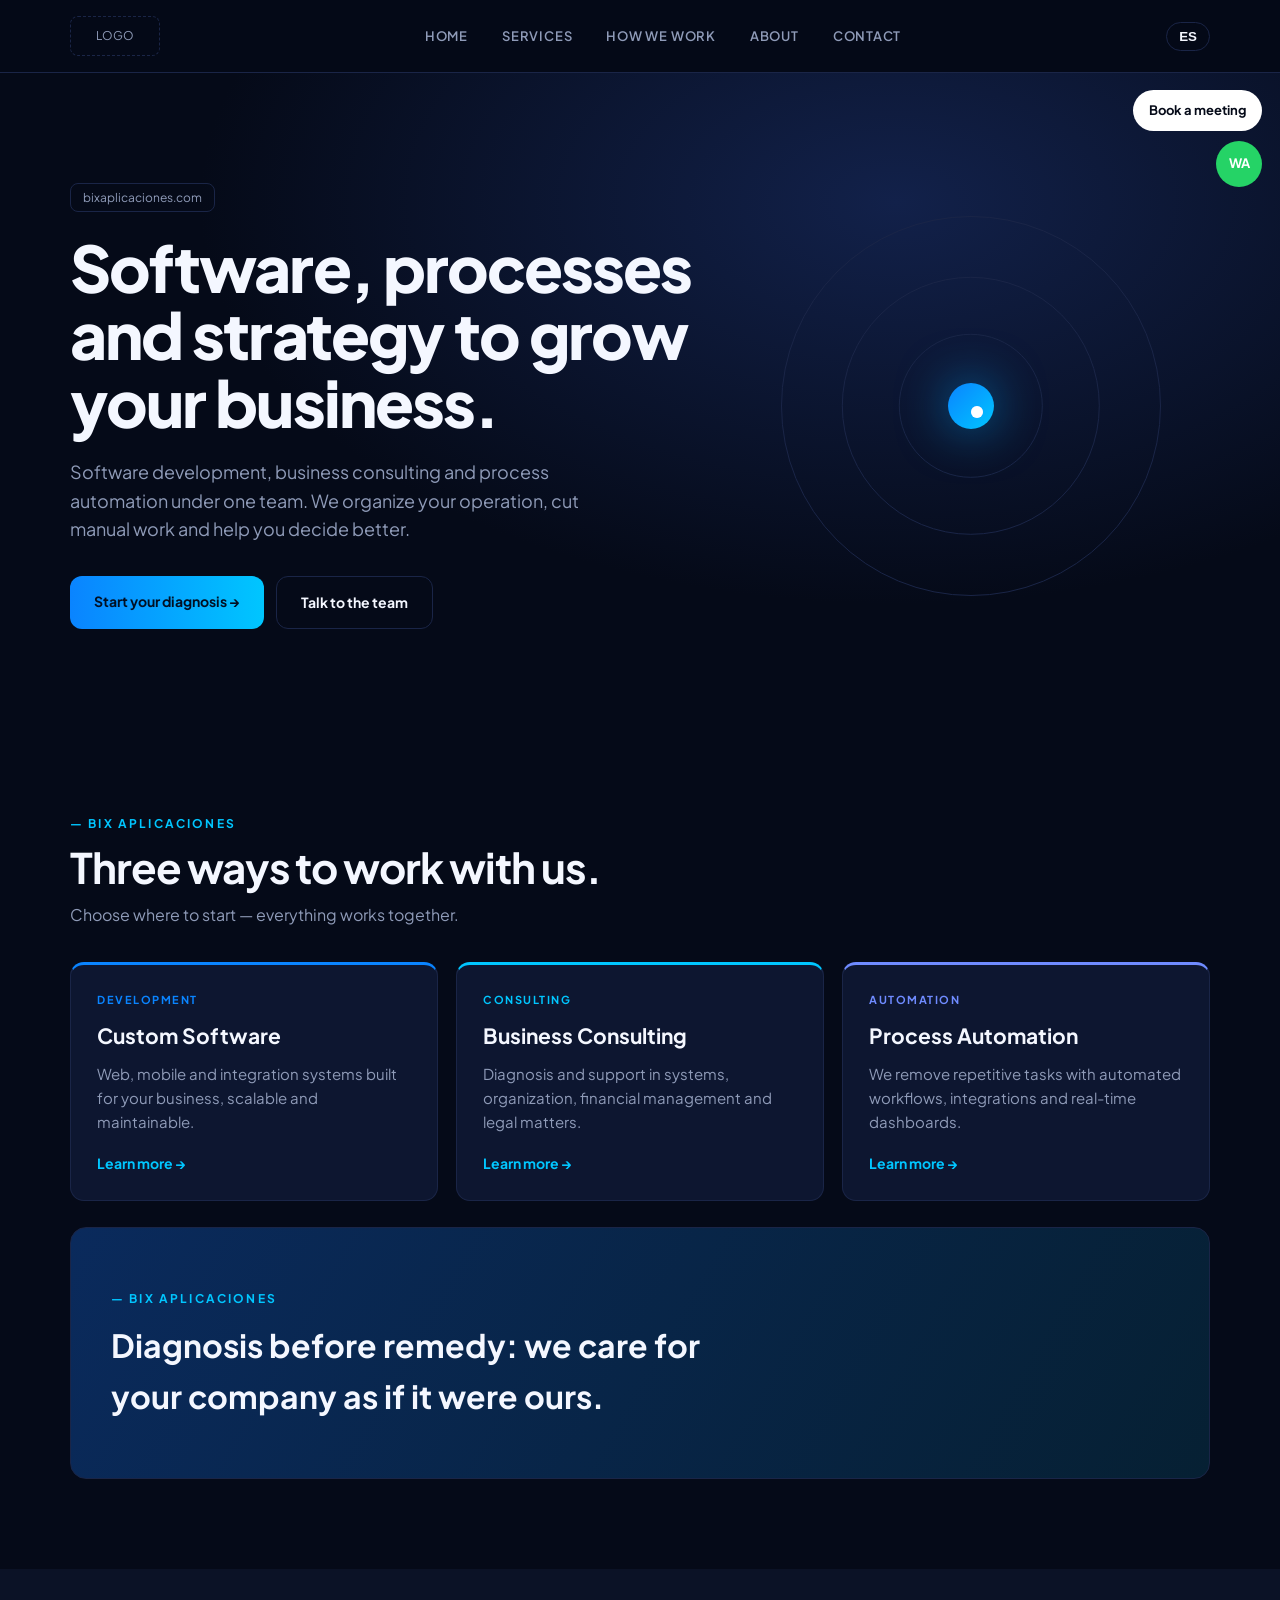
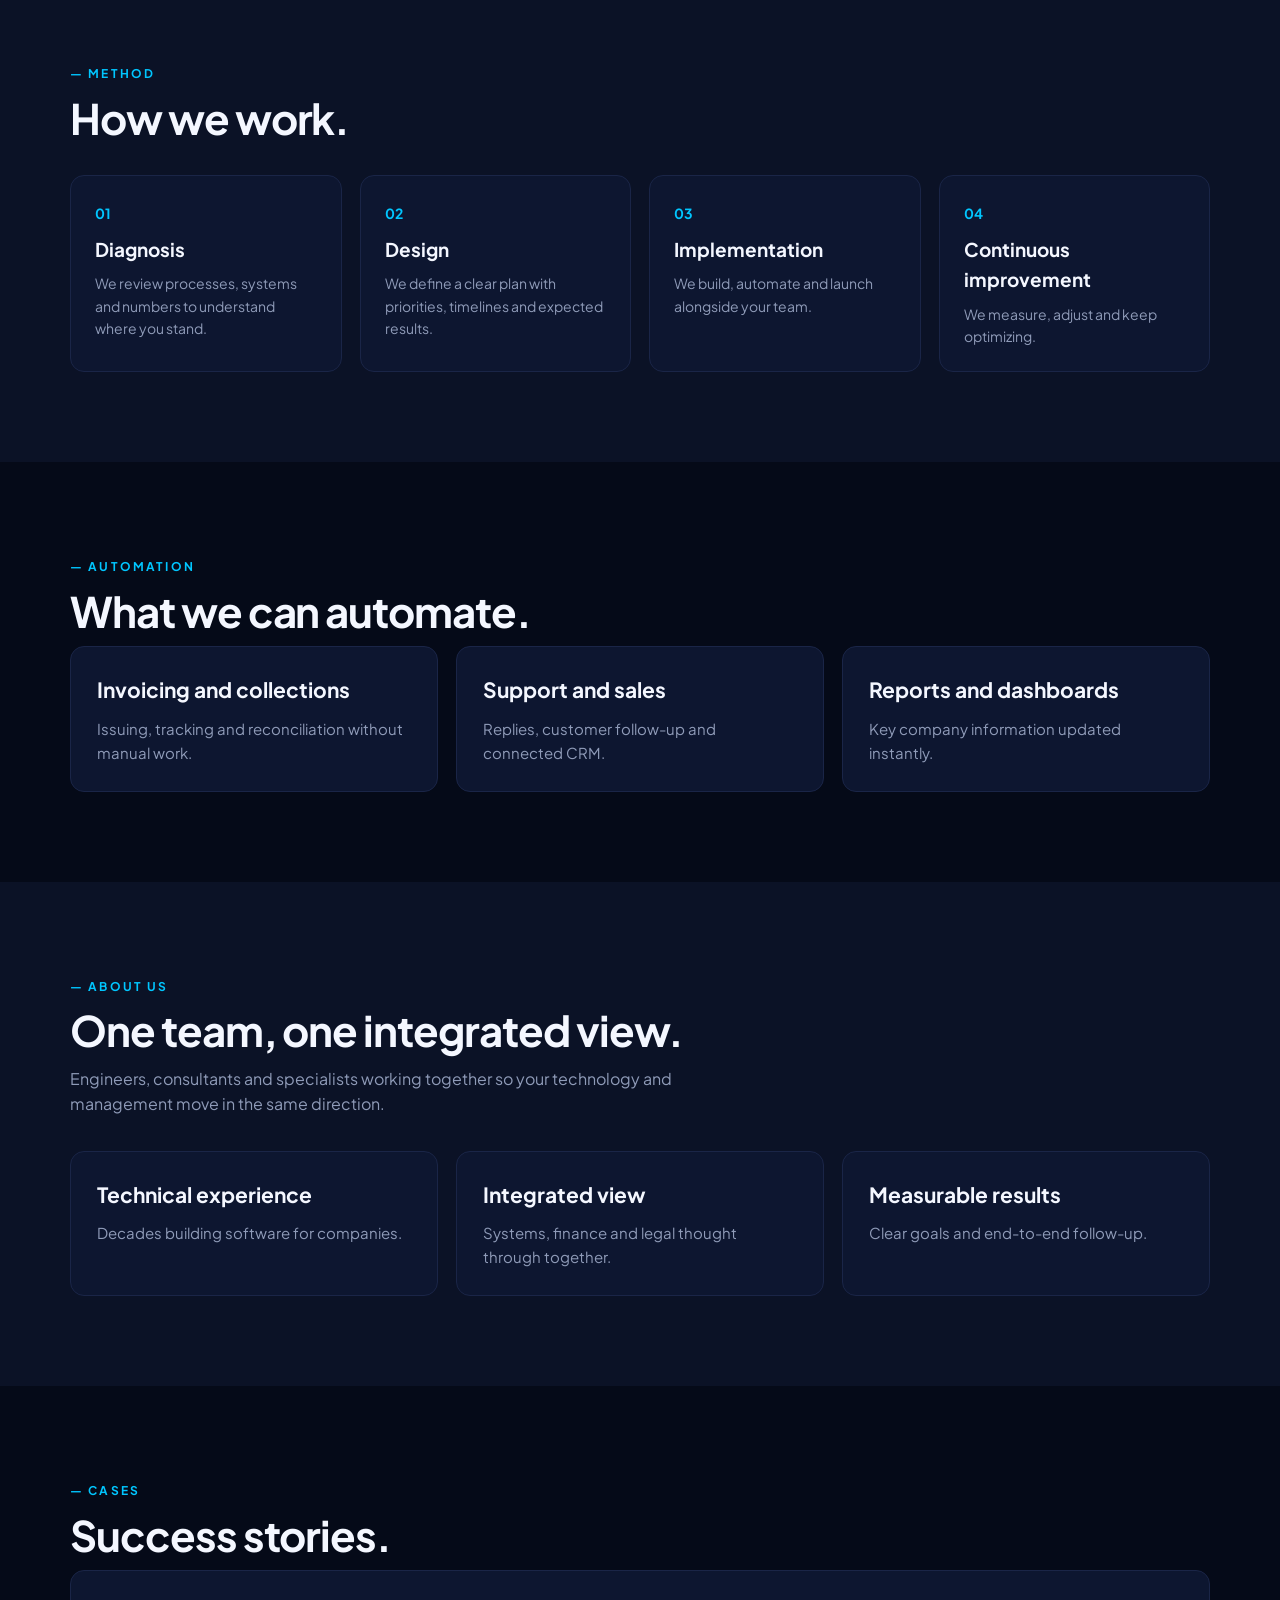
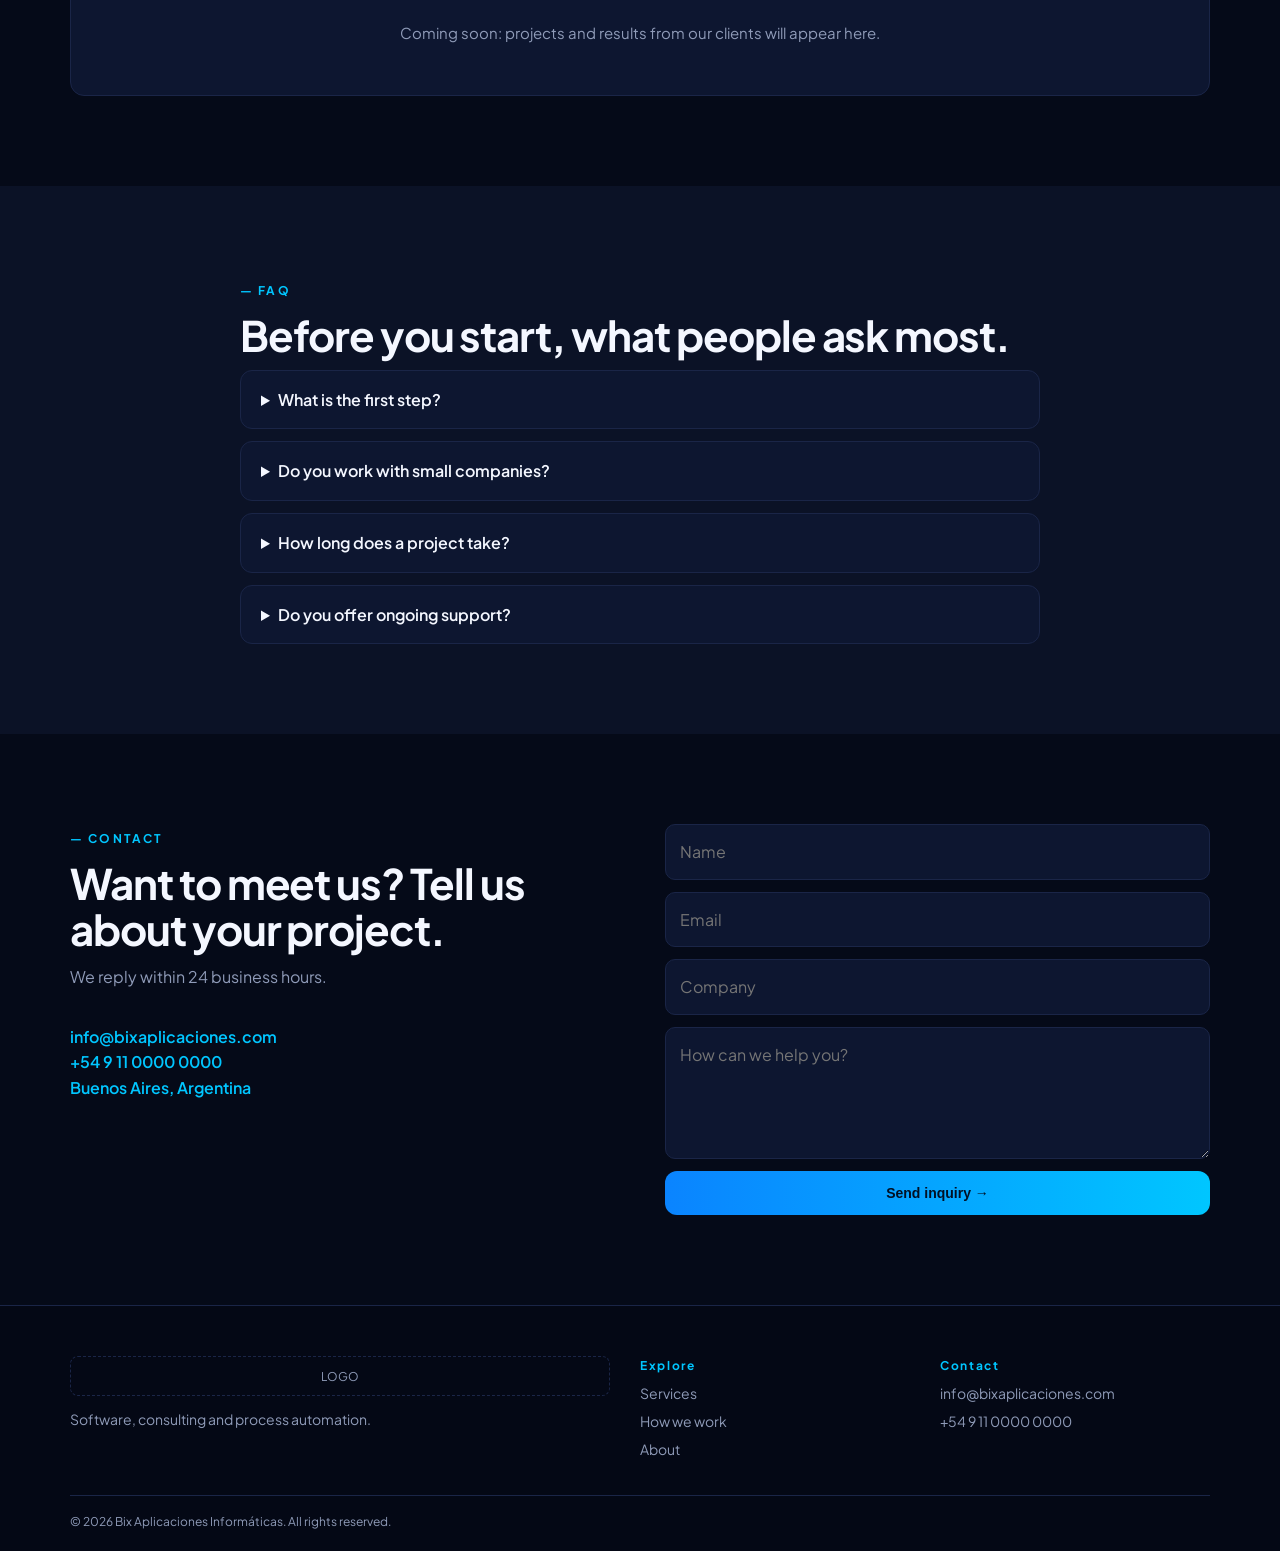
==== commit bbaf9888: "Nuevo sitio Bix: estructura, estilos, idiomas ES/EN" ====
--- a/index.html
+++ b/index.html
@@ -2,359 +2,178 @@
 <html lang="es">
 <head>
 <meta charset="UTF-8">
-<meta name="viewport" content="width=device-width, initial-scale=1.0">
-<title>Bix Aplicaciones | Soluciones de Software a Medida</title>
-<meta name="description" content="Bix Aplicaciones: soluciones de software a medida enfocadas en resolver los problemas reales de tu negocio.">
-<link rel="stylesheet" href="style.css">
-<link rel="icon" href="data:,">
+<meta name="viewport" content="width=device-width, initial-scale=1">
+<title>Bix Aplicaciones | Software, Consultoría y Automatización</title>
+<meta name="description" content="Software, consultoría de empresas y automatización de procesos.">
+<link rel="preconnect" href="https://fonts.googleapis.com">
+<link href="https://fonts.googleapis.com/css2?family=Plus+Jakarta+Sans:wght@400;500;600;700;800&display=swap" rel="stylesheet">
+<link rel="stylesheet" href="styles.css">
 </head>
 <body>
 
-<header class="site-header">
-  <div class="container header-inner">
-    <a href="#" class="logo">Bix<span>Aplicaciones</span></a>
-    <nav class="nav" id="nav">
-      <a href="#servicios">Servicios</a>
-      <a href="#proceso">Cómo trabajamos</a>
-      <a href="#proyectos">Proyectos</a>
-      <a href="#clientes">Clientes</a>
-      <a href="#testimonios">Testimonios</a>
-      <a href="#nosotros">Nosotros</a>
-      <a href="#faq">Preguntas</a>
-      <a href="#contacto" class="btn btn-nav">Contacto</a>
+<header class="nav">
+  <div class="container nav-in">
+    <!-- LOGO: reemplazar este div por tu <img> -->
+    <div class="logo" id="logo">LOGO</div>
+    <nav class="menu" id="menu">
+      <a href="#inicio" data-i18n="nav_home">Inicio</a>
+      <a href="#servicios" data-i18n="nav_services">Servicios</a>
+      <a href="#metodo" data-i18n="nav_method">Cómo trabajamos</a>
+      <a href="#nosotros" data-i18n="nav_about">Nosotros</a>
+      <a href="#contacto" data-i18n="nav_contact">Contacto</a>
     </nav>
-    <button class="menu-toggle" id="menuToggle" aria-label="Abrir menú">☰</button>
+    <div class="nav-right">
+      <button class="lang" id="langBtn" aria-label="Idioma">EN</button>
+      <button class="burger" id="burger" aria-label="Menú">☰</button>
+    </div>
   </div>
 </header>
 
-<section class="hero">
-  <div class="container hero-inner">
-    <span class="hero-badge">🚀 +10 años transformando negocios con software</span>
-    <h1>Convertimos problemas de negocio en <span>soluciones de software</span></h1>
-    <p class="hero-sub">Desarrollamos sistemas a medida, aplicaciones web y soluciones digitales pensadas para las necesidades reales de cada cliente. Sin plantillas genéricas: cada proyecto se diseña a partir de tu problema, no al revés.</p>
-    <div class="hero-actions">
-      <a href="#contacto" class="btn btn-primary">Contanos tu proyecto</a>
-      <a href="#proyectos" class="btn btn-outline">Ver soluciones</a>
+<main>
+<section class="hero" id="inicio">
+  <div class="container hero-grid">
+    <div>
+      <span class="tag">bixaplicaciones.com</span>
+      <h1 data-i18n="hero_title">Software, procesos y estrategia para hacer crecer tu empresa.</h1>
+      <p class="lead" data-i18n="hero_text">Desarrollo de software, consultoría de empresas y automatización de procesos bajo un mismo equipo. Ordenamos tu operación, reducimos tareas manuales y te acompañamos a decidir mejor.</p>
+      <div class="btns">
+        <a class="btn primary" href="#contacto" data-i18n="hero_cta1">Empezá tu diagnóstico →</a>
+        <a class="btn ghost" href="#contacto" data-i18n="hero_cta2">Hablar con el equipo</a>
+      </div>
     </div>
-    <div class="hero-tags">
-      <span>✔ Presupuesto sin cargo</span>
-      <span>✔ Reunión inicial gratuita</span>
-      <span>✔ Soporte post-entrega</span>
+    <div class="orbit" aria-hidden="true">
+      <div class="ring r1"></div><div class="ring r2"></div><div class="ring r3"></div>
+      <div class="core"></div>
+      <span class="dot d1"></span><span class="dot d2"></span><span class="dot d3"></span>
     </div>
   </div>
 </section>
 
-<section class="stats">
-  <div class="container stats-grid">
-    <div class="stat"><strong>+10</strong><span>años de experiencia</span></div>
-    <div class="stat"><strong>+30</strong><span>clientes acompañados</span></div>
-    <div class="stat"><strong>+50</strong><span>proyectos entregados</span></div>
-    <div class="stat"><strong>+95%</strong><span>clientes que repiten</span></div>
-    <div class="stat"><strong>100%</strong><span>soluciones a medida</span></div>
-  </div>
-</section>
-
-<section id="clientes" class="logos-section">
-  <div class="container">
-    <p class="logos-title">Empresas que confiaron en nosotros</p>
-  </div>
-  <div class="logos-carousel">
-    <div class="logos-track">
-      <div class="logo-item">Cliente A</div>
-      <div class="logo-item">Cliente B</div>
-      <div class="logo-item">Cliente C</div>
-      <div class="logo-item">Cliente D</div>
-      <div class="logo-item">Cliente E</div>
-      <div class="logo-item">Cliente F</div>
-      <div class="logo-item">Cliente G</div>
-      <div class="logo-item">Cliente H</div>
-      <!-- duplicado para loop infinito -->
-      <div class="logo-item">Cliente A</div>
-      <div class="logo-item">Cliente B</div>
-      <div class="logo-item">Cliente C</div>
-      <div class="logo-item">Cliente D</div>
-      <div class="logo-item">Cliente E</div>
-      <div class="logo-item">Cliente F</div>
-      <div class="logo-item">Cliente G</div>
-      <div class="logo-item">Cliente H</div>
-    </div>
-  </div>
-  <p class="logos-note">* Reemplazá estos bloques por los logos reales de tus clientes (imágenes PNG/SVG).</p>
-</section>
-
 <section id="servicios" class="section">
   <div class="container">
-    <span class="eyebrow">Servicios</span>
-    <h2 class="section-title">¿En qué te podemos ayudar?</h2>
-    <p class="section-sub">No vendemos tecnología, resolvemos problemas de negocio con la tecnología adecuada para cada caso.</p>
-    <div class="cards-grid">
-      <div class="card">
-        <div class="card-icon">💡</div>
-        <h3>Sistemas a medida</h3>
-        <p>Software diseñado específicamente para tus procesos, sin adaptar tu negocio a herramientas genéricas.</p>
-      </div>
-      <div class="card">
-        <div class="card-icon">🌐</div>
-        <h3>Aplicaciones web</h3>
-        <p>Plataformas y portales modernos, rápidos y accesibles desde cualquier dispositivo.</p>
-      </div>
-      <div class="card">
-        <div class="card-icon">📱</div>
-        <h3>Apps móviles</h3>
-        <p>Aplicaciones para que tu negocio esté disponible en el celular de tus clientes o empleados.</p>
-      </div>
-      <div class="card">
-        <div class="card-icon">🔗</div>
-        <h3>Integraciones</h3>
-        <p>Conectamos tus sistemas actuales para que la información fluya sin fricción entre áreas.</p>
-      </div>
-      <div class="card">
-        <div class="card-icon">📈</div>
-        <h3>Consultoría IT</h3>
-        <p>Te ayudamos a definir qué tecnología conviene implementar según tus objetivos y presupuesto.</p>
-      </div>
-      <div class="card">
-        <div class="card-icon">🛠️</div>
-        <h3>Soporte y evolución</h3>
-        <p>Acompañamos el crecimiento de tu producto con mejoras continuas y soporte cercano.</p>
-      </div>
-      <div class="card">
-        <div class="card-icon">🚀</div>
-        <h3>Modernización</h3>
-        <p>Actualizamos sistemas antiguos hacia soluciones más ágiles, seguras y escalables.</p>
-      </div>
-      <div class="card">
-        <div class="card-icon">🤖</div>
-        <h3>Automatización</h3>
-        <p>Eliminamos tareas repetitivas y manuales mediante procesos automatizados a medida.</p>
-      </div>
-      <div class="card">
-        <div class="card-icon">☁️</div>
-        <h3>Cloud &amp; hosting</h3>
-        <p>Ponemos tu sistema en la nube con infraestructura segura, escalable y monitoreada.</p>
-      </div>
+    <span class="eyebrow" data-i18n="svc_eyebrow">— BIX APLICACIONES</span>
+    <h2 data-i18n="svc_title">Tres formas de trabajar con nosotros.</h2>
+    <p class="sub" data-i18n="svc_sub">Elegí por dónde empezar — todo conversa entre sí.</p>
+    <div class="grid3">
+      <article class="card c1">
+        <small data-i18n="s1_tag">DESARROLLO</small>
+        <h3 data-i18n="s1_title">Software a Medida</h3>
+        <p data-i18n="s1_text">Sistemas web, móviles e integraciones diseñados para tu negocio, escalables y mantenibles.</p>
+        <a href="#contacto" data-i18n="s_more">Conocer más →</a>
+      </article>
+      <article class="card c2">
+        <small data-i18n="s2_tag">CONSULTORÍA</small>
+        <h3 data-i18n="s2_title">Consultoría de Empresas</h3>
+        <p data-i18n="s2_text">Diagnóstico y acompañamiento en sistemas, organización, gestión financiera y aspectos legales.</p>
+        <a href="#contacto" data-i18n="s_more">Conocer más →</a>
+      </article>
+      <article class="card c3">
+        <small data-i18n="s3_tag">AUTOMATIZACIÓN</small>
+        <h3 data-i18n="s3_title">Automatización de Procesos</h3>
+        <p data-i18n="s3_text">Eliminamos tareas repetitivas con flujos automáticos, integraciones y tableros en tiempo real.</p>
+        <a href="#contacto" data-i18n="s_more">Conocer más →</a>
+      </article>
+    </div>
+
+    <div class="banner">
+      <span class="eyebrow" data-i18n="ban_eyebrow">— BIX APLICACIONES</span>
+      <h3 data-i18n="ban_text">Diagnóstico antes que remedio: cuidamos tu empresa como si fuera la nuestra.</h3>
     </div>
   </div>
 </section>
 
-<section id="proceso" class="section section-alt">
+<section id="metodo" class="section alt">
   <div class="container">
-    <span class="eyebrow">Metodología</span>
-    <h2 class="section-title">Cómo trabajamos</h2>
-    <p class="section-sub">Un proceso simple y transparente, pensado para que sepas en qué etapa está tu proyecto en todo momento.</p>
-    <div class="process-grid">
-      <div class="process-step">
-        <div class="step-number">1</div>
-        <h3>Escuchamos</h3>
-        <p>Nos reunimos con vos para entender el problema real de tu negocio, sin tecnicismos.</p>
-      </div>
-      <div class="process-step">
-        <div class="step-number">2</div>
-        <h3>Proponemos</h3>
-        <p>Diseñamos una solución concreta, con alcance, tiempos y costos claros desde el inicio.</p>
-      </div>
-      <div class="process-step">
-        <div class="step-number">3</div>
-        <h3>Desarrollamos</h3>
-        <p>Construimos el sistema en etapas cortas, mostrando avances reales de forma periódica.</p>
-      </div>
-      <div class="process-step">
-        <div class="step-number">4</div>
-        <h3>Entregamos</h3>
-        <p>Ponemos el sistema en funcionamiento, con capacitación incluida para tu equipo.</p>
-      </div>
-      <div class="process-step">
-        <div class="step-number">5</div>
-        <h3>Acompañamos</h3>
-        <p>Seguimos disponibles para soporte, ajustes y nuevas mejoras a futuro.</p>
-      </div>
+    <span class="eyebrow" data-i18n="m_eyebrow">— MÉTODO</span>
+    <h2 data-i18n="m_title">Cómo trabajamos.</h2>
+    <div class="grid4">
+      <div class="step"><b>01</b><h4 data-i18n="m1_t">Diagnóstico</h4><p data-i18n="m1_p">Relevamos procesos, sistemas y números para entender dónde estás.</p></div>
+      <div class="step"><b>02</b><h4 data-i18n="m2_t">Diseño</h4><p data-i18n="m2_p">Definimos un plan claro con prioridades, plazos y resultados esperados.</p></div>
+      <div class="step"><b>03</b><h4 data-i18n="m3_t">Implementación</h4><p data-i18n="m3_p">Desarrollamos, automatizamos y ponemos en marcha junto a tu equipo.</p></div>
+      <div class="step"><b>04</b><h4 data-i18n="m4_t">Mejora continua</h4><p data-i18n="m4_p">Medimos, ajustamos y seguimos optimizando.</p></div>
     </div>
   </div>
 </section>
 
-<section id="proyectos" class="section">
+<section id="automatizacion" class="section">
   <div class="container">
-    <span class="eyebrow">Casos de éxito</span>
-    <h2 class="section-title">Soluciones que hicimos realidad</h2>
-    <p class="section-sub">Algunos ejemplos del tipo de problemas que resolvemos junto a nuestros clientes.</p>
-    <div class="cases-grid">
-      <div class="case-card">
-        <span class="case-tag">Retail</span>
-        <h3>Gestión de pedidos unificada</h3>
-        <p><strong>Problema:</strong> pedidos dispersos en múltiples canales de venta, generando errores y demoras.</p>
-        <p><strong>Solución:</strong> plataforma que centralizó todos los canales en un solo panel de gestión.</p>
-        <p class="case-result">📊 Resultado: -40% de errores en pedidos, entregas más rápidas.</p>
-      </div>
-      <div class="case-card">
-        <span class="case-tag">Logística</span>
-        <h3>Seguimiento en tiempo real</h3>
-        <p><strong>Problema:</strong> clientes sin visibilidad del estado de sus envíos, generando reclamos constantes.</p>
-        <p><strong>Solución:</strong> sistema de tracking en tiempo real accesible desde el celular.</p>
-        <p class="case-result">📊 Resultado: -70% de consultas al soporte por estado de envío.</p>
-      </div>
-      <div class="case-card">
-        <span class="case-tag">Servicios profesionales</span>
-        <h3>Automatización administrativa</h3>
-        <p><strong>Problema:</strong> planillas y procesos manuales que consumían horas todos los días.</p>
-        <p><strong>Solución:</strong> sistema a medida que automatizó la carga y el seguimiento de tareas.</p>
-        <p class="case-result">📊 Resultado: -60% del tiempo administrativo mensual.</p>
-      </div>
-      <div class="case-card">
-        <span class="case-tag">Salud</span>
-        <h3>Turnos y agenda online</h3>
-        <p><strong>Problema:</strong> agenda de turnos manejada por teléfono, con superposiciones frecuentes.</p>
-        <p><strong>Solución:</strong> portal de reserva de turnos online con recordatorios automáticos.</p>
-        <p class="case-result">📊 Resultado: -50% de ausencias a citas agendadas.</p>
-      </div>
-      <div class="case-card">
-        <span class="case-tag">Educación</span>
-        <h3>Plataforma de gestión académica</h3>
-        <p><strong>Problema:</strong> seguimiento de alumnos y calificaciones disperso en distintos archivos.</p>
-        <p><strong>Solución:</strong> sistema centralizado de gestión académica accesible para docentes y familias.</p>
-        <p class="case-result">📊 Resultado: comunicación un 3x más ágil entre docentes y familias.</p>
-      </div>
-      <div class="case-card">
-        <span class="case-tag">Industria</span>
-        <h3>Control de inventario inteligente</h3>
-        <p><strong>Problema:</strong> falta de visibilidad del stock real en distintos depósitos.</p>
-        <p><strong>Solución:</strong> sistema de control de inventario con alertas automáticas de stock mínimo.</p>
-        <p class="case-result">📊 Resultado: 0 quiebres de stock desde su implementación.</p>
-      </div>
+    <span class="eyebrow" data-i18n="a_eyebrow">— AUTOMATIZACIÓN</span>
+    <h2 data-i18n="a_title">Qué podemos automatizar.</h2>
+    <div class="grid3">
+      <div class="card plain"><h3 data-i18n="a1_t">Facturación y cobranzas</h3><p data-i18n="a1_p">Emisión, seguimiento y conciliación sin carga manual.</p></div>
+      <div class="card plain"><h3 data-i18n="a2_t">Atención y ventas</h3><p data-i18n="a2_p">Respuestas, seguimiento de clientes y CRM conectados.</p></div>
+      <div class="card plain"><h3 data-i18n="a3_t">Reportes y tableros</h3><p data-i18n="a3_p">Información clave de tu empresa actualizada al instante.</p></div>
     </div>
   </div>
 </section>
 
-<section id="testimonios" class="section section-alt">
+<section id="nosotros" class="section alt">
   <div class="container">
-    <span class="eyebrow">Testimonios</span>
-    <h2 class="section-title">Lo que dicen nuestros clientes</h2>
-    <div class="testimonials-grid">
-      <div class="testimonial-card">
-        <p>"El sistema que desarrollaron nos permitió ordenar procesos que veníamos manejando de forma manual desde hace años. Excelente acompañamiento."</p>
-        <div class="testimonial-author">
-          <div class="avatar">MG</div>
-          <div><strong>María G.</strong><span>Gerente de Operaciones, Retail</span></div>
-        </div>
-      </div>
-      <div class="testimonial-card">
-        <p>"Entendieron nuestro problema desde el primer día y nos propusieron una solución simple y efectiva, sin vueltas."</p>
-        <div class="testimonial-author">
-          <div class="avatar">JL</div>
-          <div><strong>Juan L.</strong><span>Director, Logística</span></div>
-        </div>
-      </div>
-      <div class="testimonial-card">
-        <p>"Lo que más valoro es el soporte post-entrega. Siempre están disponibles ante cualquier ajuste que necesitamos."</p>
-        <div class="testimonial-author">
-          <div class="avatar">SP</div>
-          <div><strong>Sofía P.</strong><span>Administración, Servicios Profesionales</span></div>
-        </div>
-      </div>
+    <span class="eyebrow" data-i18n="n_eyebrow">— NOSOTROS</span>
+    <h2 data-i18n="n_title">Un mismo equipo, una mirada integral.</h2>
+    <p class="sub" data-i18n="n_sub">Ingenieros, consultores y especialistas que trabajan juntos para que la tecnología y la gestión de tu empresa vayan en la misma dirección.</p>
+    <div class="grid3">
+      <div class="card plain"><h3 data-i18n="n1_t">Experiencia técnica</h3><p data-i18n="n1_p">Décadas desarrollando software para empresas.</p></div>
+      <div class="card plain"><h3 data-i18n="n2_t">Mirada integral</h3><p data-i18n="n2_p">Sistemas, finanzas y aspectos legales pensados en conjunto.</p></div>
+      <div class="card plain"><h3 data-i18n="n3_t">Resultados medibles</h3><p data-i18n="n3_p">Objetivos claros y seguimiento de punta a punta.</p></div>
     </div>
   </div>
 </section>
 
-<section id="nosotros" class="section">
-  <div class="container about-inner">
-    <span class="eyebrow">Quiénes somos</span>
-    <h2 class="section-title">Sobre Bix Aplicaciones</h2>
-    <p>Somos un equipo con años de trayectoria desarrollando software para empresas de distintos rubros. Creemos que la tecnología tiene que adaptarse al negocio, y no al revés.</p>
-    <p>Trabajamos de forma cercana con cada cliente, entendiendo primero el problema antes de proponer la solución. El resultado: proyectos que realmente se usan y generan valor.</p>
-    <div class="values-grid">
-      <div class="value-item">
-        <h4>🎯 Enfoque en resultados</h4>
-        <p>Medimos el éxito de un proyecto por el impacto real en tu negocio, no por la tecnología usada.</p>
+<section id="casos" class="section">
+  <div class="container">
+    <span class="eyebrow" data-i18n="k_eyebrow">— CASOS</span>
+    <h2 data-i18n="k_title">Casos de éxito.</h2>
+    <div class="card plain soon"><p data-i18n="k_soon">Próximamente: acá vas a ver los proyectos y resultados de nuestros clientes.</p></div>
+    <!-- Agregar casos aquí -->
+  </div>
+</section>
+
+<section id="faq" class="section alt">
+  <div class="container narrow">
+    <span class="eyebrow" data-i18n="f_eyebrow">— PREGUNTAS FRECUENTES</span>
+    <h2 data-i18n="f_title">Antes de empezar, lo que más preguntan.</h2>
+    <details><summary data-i18n="f1_q">¿Cómo es el primer paso?</summary><p data-i18n="f1_a">Una reunión sin costo para entender tu situación y proponerte por dónde empezar.</p></details>
+    <details><summary data-i18n="f2_q">¿Trabajan con empresas pequeñas?</summary><p data-i18n="f2_a">Sí, desde pymes hasta empresas medianas. Adaptamos el alcance a cada caso.</p></details>
+    <details><summary data-i18n="f3_q">¿Cuánto tarda un proyecto?</summary><p data-i18n="f3_a">Depende del alcance. Después del diagnóstico te damos plazos concretos.</p></details>
+    <details><summary data-i18n="f4_q">¿Ofrecen soporte posterior?</summary><p data-i18n="f4_a">Sí, mantenimiento y mejora continua después de la puesta en marcha.</p></details>
+  </div>
+</section>
+
+<section id="contacto" class="section">
+  <div class="container">
+    <div class="contact">
+      <div>
+        <span class="eyebrow" data-i18n="c_eyebrow">— CONTACTO</span>
+        <h2 data-i18n="c_title">¿Querés conocernos? Contanos tu proyecto.</h2>
+        <p class="sub" data-i18n="c_sub">Te respondemos en menos de 24 horas hábiles.</p>
+        <p class="info">info@bixaplicaciones.com<br>+54 9 11 0000 0000<br>Buenos Aires, Argentina</p>
       </div>
-      <div class="value-item">
-        <h4>🤝 Cercanía</h4>
-        <p>Trabajamos codo a codo con vos durante todo el proyecto, con comunicación clara y constante.</p>
-      </div>
-      <div class="value-item">
-        <h4>🔒 Compromiso</h4>
-        <p>Cumplimos los tiempos acordados y nos hacemos responsables de cada entrega.</p>
-      </div>
-      <div class="value-item">
-        <h4>♻️ Mejora continua</h4>
-        <p>Un proyecto no termina en la entrega: seguimos optimizando junto a vos.</p>
-      </div>
+      <form id="form">
+        <input type="text" name="nombre" required data-i18n-ph="f_name" placeholder="Nombre">
+        <input type="email" name="email" required data-i18n-ph="f_email" placeholder="Email">
+        <input type="text" name="empresa" data-i18n-ph="f_company" placeholder="Empresa">
+        <textarea name="mensaje" rows="4" required data-i18n-ph="f_msg" placeholder="¿En qué podemos ayudarte?"></textarea>
+        <button class="btn primary" type="submit" data-i18n="f_send">Enviar consulta →</button>
+      </form>
     </div>
   </div>
 </section>
+</main>
 
-<section id="faq" class="section section-alt">
-  <div class="container faq-inner">
-    <span class="eyebrow">Preguntas frecuentes</span>
-    <h2 class="section-title">Resolvemos tus dudas</h2>
-    <div class="faq-list">
-      <div class="faq-item">
-        <button class="faq-question">¿Cuánto tiempo lleva desarrollar un sistema a medida? <span>+</span></button>
-        <div class="faq-answer"><p>Depende de la complejidad del proyecto. Sistemas simples pueden estar en 4-6 semanas, mientras que proyectos más grandes se dividen en etapas entregables cada 2-3 semanas.</p></div>
-      </div>
-      <div class="faq-item">
-        <button class="faq-question">¿Ofrecen soporte después de la entrega? <span>+</span></button>
-        <div class="faq-answer"><p>Sí, todos nuestros proyectos incluyen un período de soporte post-entrega, y ofrecemos planes de mantenimiento continuo para seguir mejorando el sistema.</p></div>
-      </div>
-      <div class="faq-item">
-        <button class="faq-question">¿Trabajan con empresas pequeñas o solo grandes clientes? <span>+</span></button>
-        <div class="faq-answer"><p>Trabajamos con empresas de todos los tamaños. Adaptamos el alcance del proyecto al presupuesto y necesidades reales de cada cliente.</p></div>
-      </div>
-      <div class="faq-item">
-        <button class="faq-question">¿Cómo se calcula el costo de un proyecto? <span>+</span></button>
-        <div class="faq-answer"><p>Luego de la reunión inicial gratuita, armamos una propuesta con alcance y costo cerrado, para que sepas exactamente qué vas a recibir.</p></div>
-      </div>
-      <div class="faq-item">
-        <button class="faq-question">¿Pueden modernizar un sistema que ya tenemos? <span>+</span></button>
-        <div class="faq-answer"><p>Sí, es una de nuestras especialidades. Analizamos el sistema actual y proponemos un plan de modernización por etapas, sin frenar tu operación.</p></div>
-      </div>
-    </div>
+<footer class="footer">
+  <div class="container foot">
+    <div><div class="logo">LOGO</div><p data-i18n="ft_text">Software, consultoría y automatización de procesos.</p></div>
+    <div><h5 data-i18n="ft_explore">Explorá</h5><a href="#servicios" data-i18n="nav_services">Servicios</a><a href="#metodo" data-i18n="nav_method">Cómo trabajamos</a><a href="#nosotros" data-i18n="nav_about">Nosotros</a></div>
+    <div><h5 data-i18n="nav_contact">Contacto</h5><a href="mailto:info@bixaplicaciones.com">info@bixaplicaciones.com</a><a href="tel:+5491100000000">+54 9 11 0000 0000</a></div>
   </div>
-</section>
-
-<section id="contacto" class="section cta-section">
-  <div class="container contact-inner">
-    <span class="eyebrow eyebrow-light">Contacto</span>
-    <h2 class="section-title section-title-light">Hablemos de tu proyecto</h2>
-    <p class="section-sub section-sub-light">Contanos qué necesitás y te ayudamos a encontrar la mejor solución. Primera reunión sin cargo.</p>
-    <form class="contact-form" id="contactForm">
-      <input type="text" name="nombre" placeholder="Tu nombre" required>
-      <input type="email" name="email" placeholder="Tu email" required>
-      <input type="text" name="empresa" placeholder="Empresa (opcional)">
-      <textarea name="mensaje" placeholder="Contanos tu idea o problema a resolver" rows="5" required></textarea>
-      <button type="submit" class="btn btn-primary">Enviar mensaje</button>
-    </form>
-    <div class="contact-info">
-      <p>📧 contacto@bixaplicaciones.com</p>
-      <p>📱 +54 9 11 0000-0000</p>
-      <p>📍 Argentina</p>
-    </div>
-  </div>
-</section>
-
-<footer class="site-footer">
-  <div class="container footer-inner">
-    <div class="footer-col">
-      <span class="logo footer-logo">Bix<span>Aplicaciones</span></span>
-      <p>Software a medida para resolver problemas reales de negocio.</p>
-    </div>
-    <div class="footer-col">
-      <h4>Navegación</h4>
-      <a href="#servicios">Servicios</a>
-      <a href="#proyectos">Proyectos</a>
-      <a href="#nosotros">Nosotros</a>
-      <a href="#contacto">Contacto</a>
-    </div>
-    <div class="footer-col">
-      <h4>Contacto</h4>
-      <span>contacto@bixaplicaciones.com</span>
-      <span>+54 9 11 0000-0000</span>
-    </div>
-  </div>
-  <div class="container footer-bottom">
-    <span>© 2025 Bix Aplicaciones. Todos los derechos reservados.</span>
-  </div>
+  <div class="container copy">© 2026 Bix Aplicaciones Informáticas. <span data-i18n="ft_rights">Todos los derechos reservados.</span></div>
 </footer>
 
-<button id="backToTop" class="back-to-top" aria-label="Volver arriba">↑</button>
+<div class="float">
+  <a class="fl meet" href="#contacto" data-i18n="float_meet">Agendá una reunión</a>
+  <a class="fl wa" href="https://wa.me/5491100000000" target="_blank" rel="noopener" aria-label="WhatsApp">WA</a>
+</div>
 
 <script src="script.js"></script>
 </body>
--- a/styles.css
+++ b/styles.css
@@ -0,0 +1,77 @@
+:root{--bg:#050a18;--bg2:#0b1226;--card:#0d1630;--line:#1a2547;--tx:#f4f7ff;--mut:#8f9bb8;--b1:#0a84ff;--b2:#00c6ff}
+*{box-sizing:border-box;margin:0;padding:0}
+html{scroll-behavior:smooth}
+body{font-family:'Plus Jakarta Sans',system-ui,sans-serif;background:var(--bg);color:var(--tx);line-height:1.6}
+a{color:inherit;text-decoration:none}
+.container{width:min(1140px,92%);margin:auto}
+.narrow{width:min(800px,92%)}
+.nav{position:sticky;top:0;z-index:50;background:rgba(5,10,24,.85);backdrop-filter:blur(12px);border-bottom:1px solid var(--line)}
+.nav-in{display:flex;align-items:center;justify-content:space-between;height:72px}
+.logo{min-width:90px;height:40px;display:grid;place-items:center;border:1px dashed var(--line);border-radius:8px;color:var(--mut);font-size:12px;padding:0 10px}
+.menu{display:flex;gap:6px}
+.menu a{padding:8px 14px;border-radius:999px;font-size:13px;font-weight:600;letter-spacing:.06em;text-transform:uppercase;color:var(--mut);transition:.2s}
+.menu a:hover{color:#fff;background:var(--bg2)}
+.nav-right{display:flex;gap:10px;align-items:center}
+.lang{background:none;border:1px solid var(--line);color:var(--tx);padding:6px 12px;border-radius:999px;cursor:pointer;font-weight:700}
+.burger{display:none;background:none;border:0;color:#fff;font-size:24px;cursor:pointer}
+.hero{padding:110px 0 90px;background:radial-gradient(ellipse at 70% 20%,#12214a 0,transparent 55%)}
+.hero-grid{display:grid;grid-template-columns:1.3fr 1fr;gap:40px;align-items:center}
+.tag{display:inline-block;border:1px solid var(--line);padding:4px 12px;border-radius:8px;font-size:12px;color:var(--mut);margin-bottom:22px}
+h1{font-size:clamp(36px,5.5vw,64px);line-height:1.05;letter-spacing:-.03em;font-weight:800;margin-bottom:22px}
+h2{font-size:clamp(28px,3.6vw,42px);letter-spacing:-.025em;line-height:1.1;margin:10px 0 12px}
+.lead{color:var(--mut);font-size:18px;max-width:560px}
+.btns{display:flex;gap:12px;flex-wrap:wrap;margin-top:32px}
+.btn{display:inline-block;padding:14px 24px;border-radius:12px;font-weight:700;font-size:14px;cursor:pointer;border:0;transition:.2s}
+.btn.primary{background:linear-gradient(90deg,var(--b1),var(--b2));color:#021024}
+.btn.primary:hover{transform:translateY(-2px);box-shadow:0 8px 28px rgba(0,160,255,.35)}
+.btn.ghost{border:1px solid var(--line);color:var(--tx)}
+.btn.ghost:hover{background:var(--bg2)}
+.orbit{position:relative;aspect-ratio:1;max-width:380px;margin:auto;width:100%}
+.ring{position:absolute;border:1px solid var(--line);border-radius:50%;top:50%;left:50%;transform:translate(-50%,-50%)}
+.r1{width:100%;height:100%}.r2{width:68%;height:68%}.r3{width:38%;height:38%}
+.core{position:absolute;top:50%;left:50%;width:46px;height:46px;border-radius:50%;transform:translate(-50%,-50%);background:linear-gradient(135deg,var(--b1),var(--b2));box-shadow:0 0 50px rgba(0,170,255,.6)}
+.dot{position:absolute;top:50%;left:50%;width:12px;height:12px;border-radius:50%;background:var(--b2);animation:spin linear infinite}
+.d1{--r:190px;animation-duration:16s}.d2{--r:129px;animation-duration:11s;background:#7aa5ff}.d3{--r:72px;animation-duration:7s;background:#fff}
+@keyframes spin{from{transform:rotate(0) translateX(var(--r))}to{transform:rotate(360deg) translateX(var(--r))}}
+.section{padding:90px 0}.alt{background:var(--bg2)}
+.eyebrow{font-size:12px;letter-spacing:.18em;font-weight:700;color:var(--b2)}
+.sub{color:var(--mut);max-width:640px;margin-bottom:34px}
+.grid3{display:grid;grid-template-columns:repeat(3,1fr);gap:18px}
+.grid4{display:grid;grid-template-columns:repeat(4,1fr);gap:18px;margin-top:34px}
+.card{background:var(--card);border:1px solid var(--line);border-radius:14px;padding:26px;display:flex;flex-direction:column;gap:10px;transition:.25s}
+.card:hover{transform:translateY(-4px);border-color:#2a3d7a}
+.card small{font-size:11px;letter-spacing:.14em;font-weight:700}
+.card h3{font-size:21px}.card p{color:var(--mut);font-size:15px;flex:1}
+.card a{font-weight:700;font-size:14px;color:var(--b2);margin-top:8px}
+.c1{border-top:3px solid #0a84ff}.c1 small{color:#0a84ff}
+.c2{border-top:3px solid #00c6ff}.c2 small{color:#00c6ff}
+.c3{border-top:3px solid #6f8bff}.c3 small{color:#6f8bff}
+.plain{border-top:1px solid var(--line)}
+.soon{text-align:center;padding:50px}
+.banner{margin-top:26px;padding:56px 40px;border-radius:16px;border:1px solid var(--line);background:linear-gradient(120deg,#0a2a5c,#062033)}
+.banner h3{font-size:clamp(22px,3vw,32px);max-width:640px;margin-top:10px}
+.step{padding:24px;border:1px solid var(--line);border-radius:14px;background:var(--card)}
+.step b{color:var(--b2);font-size:14px}.step h4{margin:8px 0;font-size:19px}.step p{color:var(--mut);font-size:14px}
+details{background:var(--card);border:1px solid var(--line);border-radius:12px;padding:16px 20px;margin-top:12px}
+summary{cursor:pointer;font-weight:600}details p{color:var(--mut);margin-top:10px}
+.contact{display:grid;grid-template-columns:1fr 1fr;gap:50px;align-items:start}
+.info{color:var(--b2);font-weight:600;margin-top:18px}
+form{display:flex;flex-direction:column;gap:12px}
+input,textarea{background:var(--card);border:1px solid var(--line);color:var(--tx);padding:14px;border-radius:10px;font:inherit}
+input:focus,textarea:focus{outline:2px solid var(--b1)}
+.footer{border-top:1px solid var(--line);padding:50px 0 20px;background:#040815}
+.foot{display:grid;grid-template-columns:2fr 1fr 1fr;gap:30px}
+.foot a{display:block;color:var(--mut);font-size:14px;margin-top:6px}.foot a:hover{color:#fff}
+.foot h5{font-size:12px;letter-spacing:.14em;color:var(--b2);margin-bottom:6px}.foot p{color:var(--mut);font-size:14px;margin-top:12px}
+.copy{color:var(--mut);font-size:12px;margin-top:34px;border-top:1px solid var(--line);padding-top:16px}
+.float{position:fixed;right:18px;top:90px;display:flex;flex-direction:column;gap:10px;z-index:60;align-items:flex-end}
+.fl{padding:10px 16px;border-radius:999px;font-size:13px;font-weight:700}
+.meet{background:#fff;color:#050a18}
+.wa{background:#25d366;color:#fff;width:46px;height:46px;display:grid;place-items:center;padding:0}
+.reveal{opacity:0;transform:translateY(24px);transition:.7s}.reveal.in{opacity:1;transform:none}
+@media(max-width:860px){
+.hero-grid,.contact{grid-template-columns:1fr}.grid3,.grid4,.foot{grid-template-columns:1fr}
+.orbit{display:none}.burger{display:block}
+.menu{display:none;position:absolute;top:72px;left:0;right:0;flex-direction:column;background:var(--bg);padding:14px;border-bottom:1px solid var(--line)}
+.menu.open{display:flex}.float{top:auto;bottom:18px}
+}
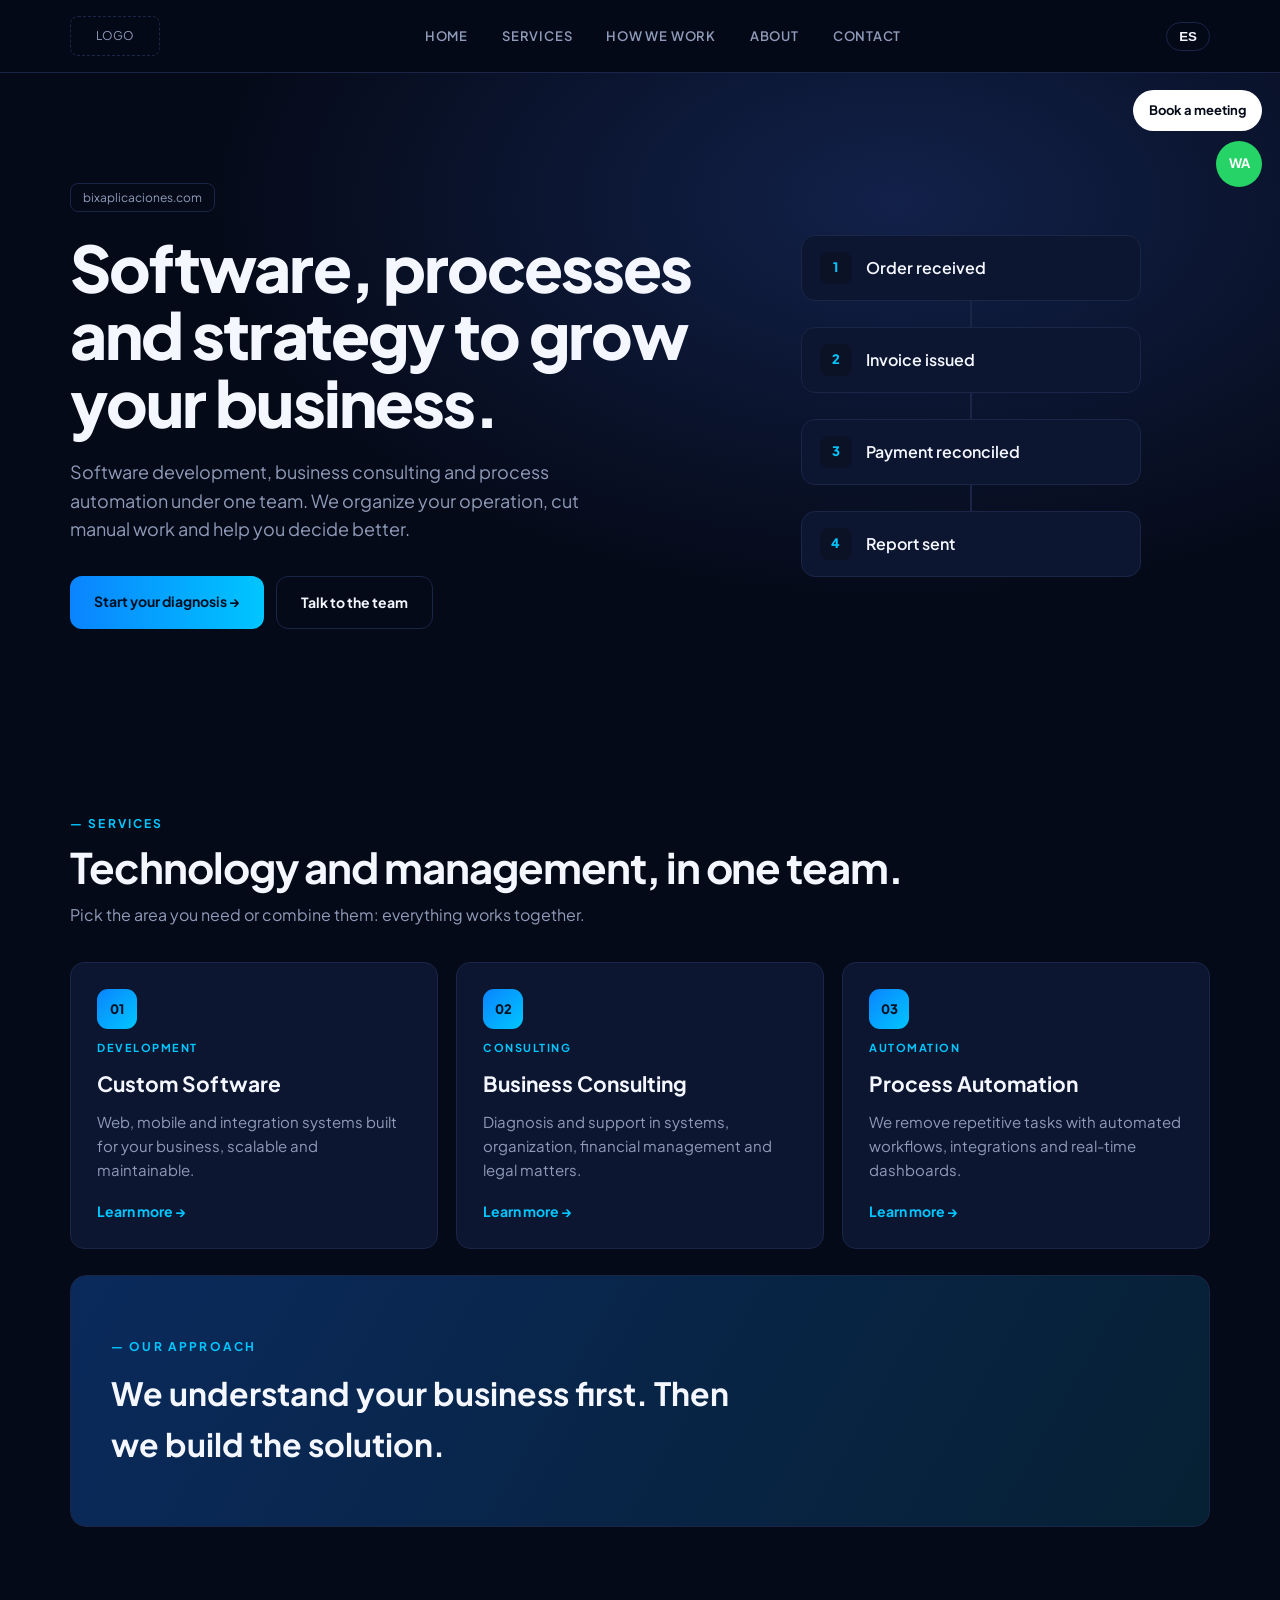
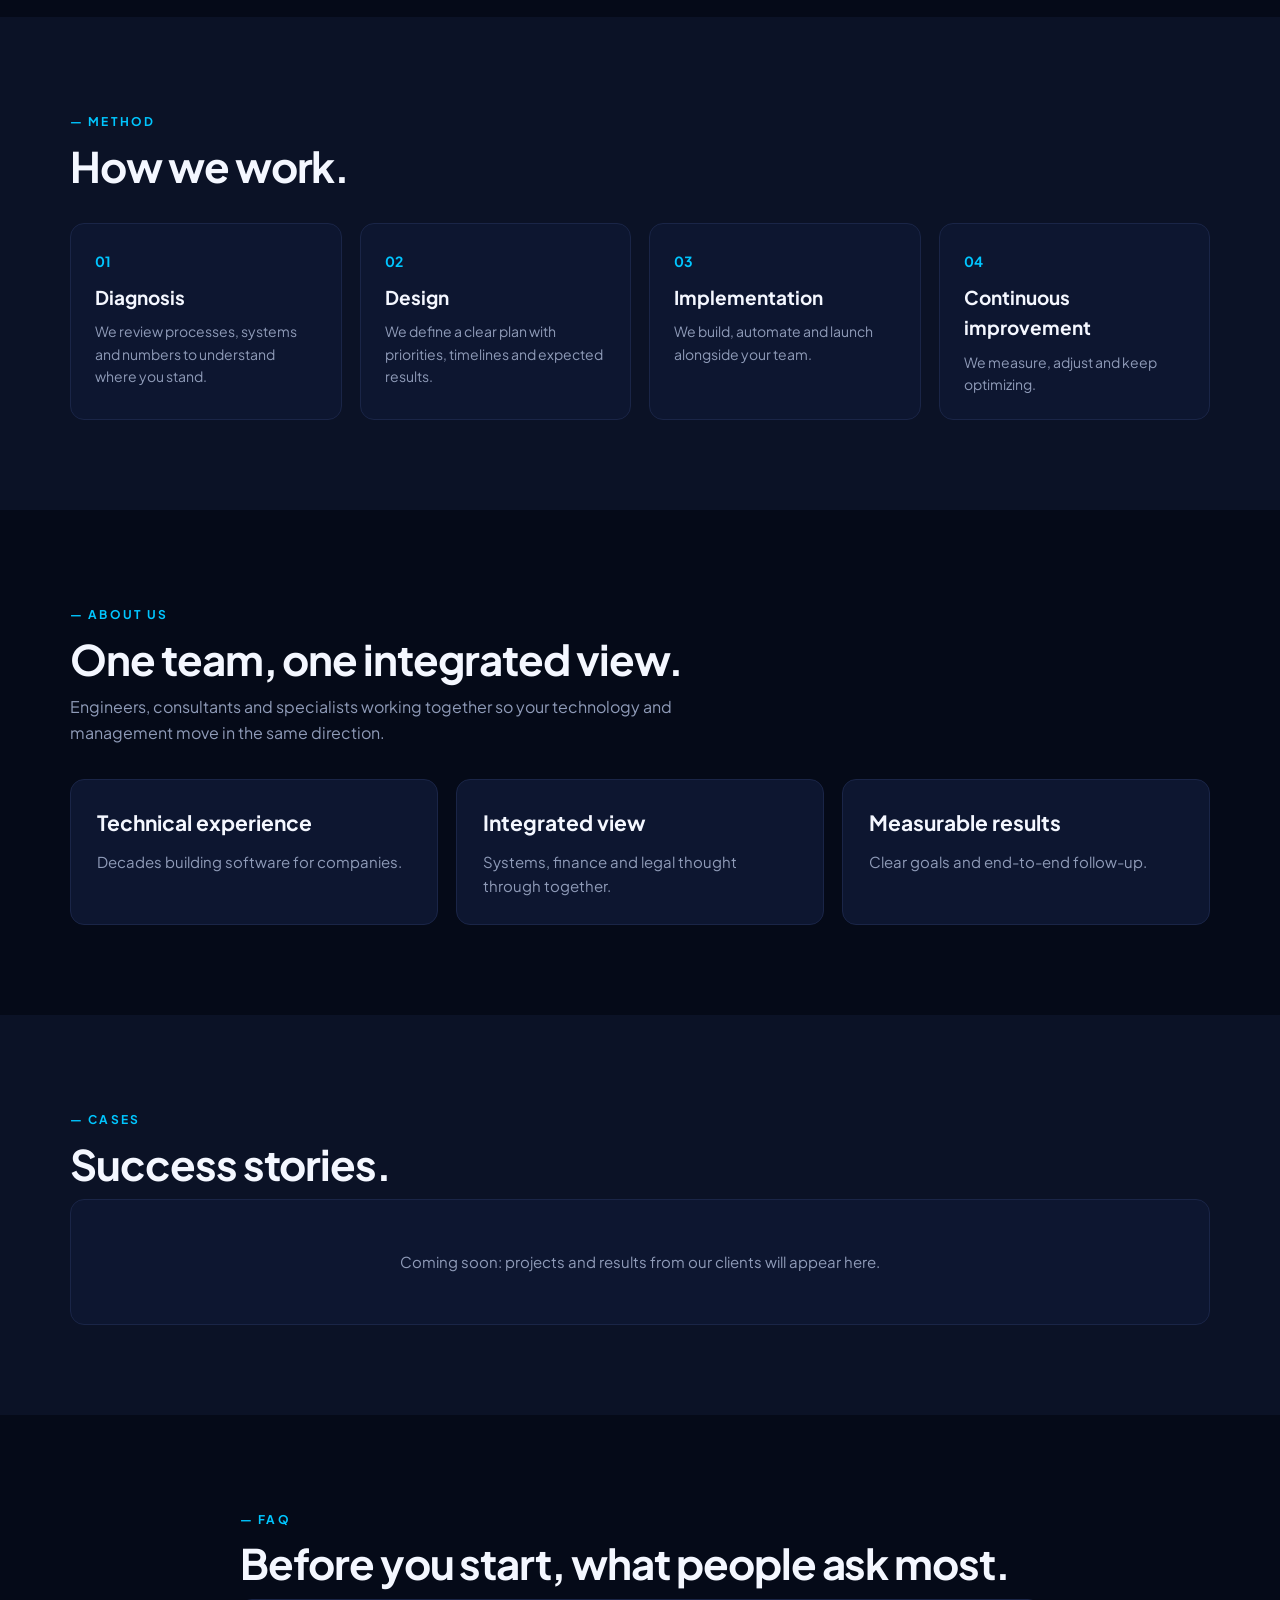
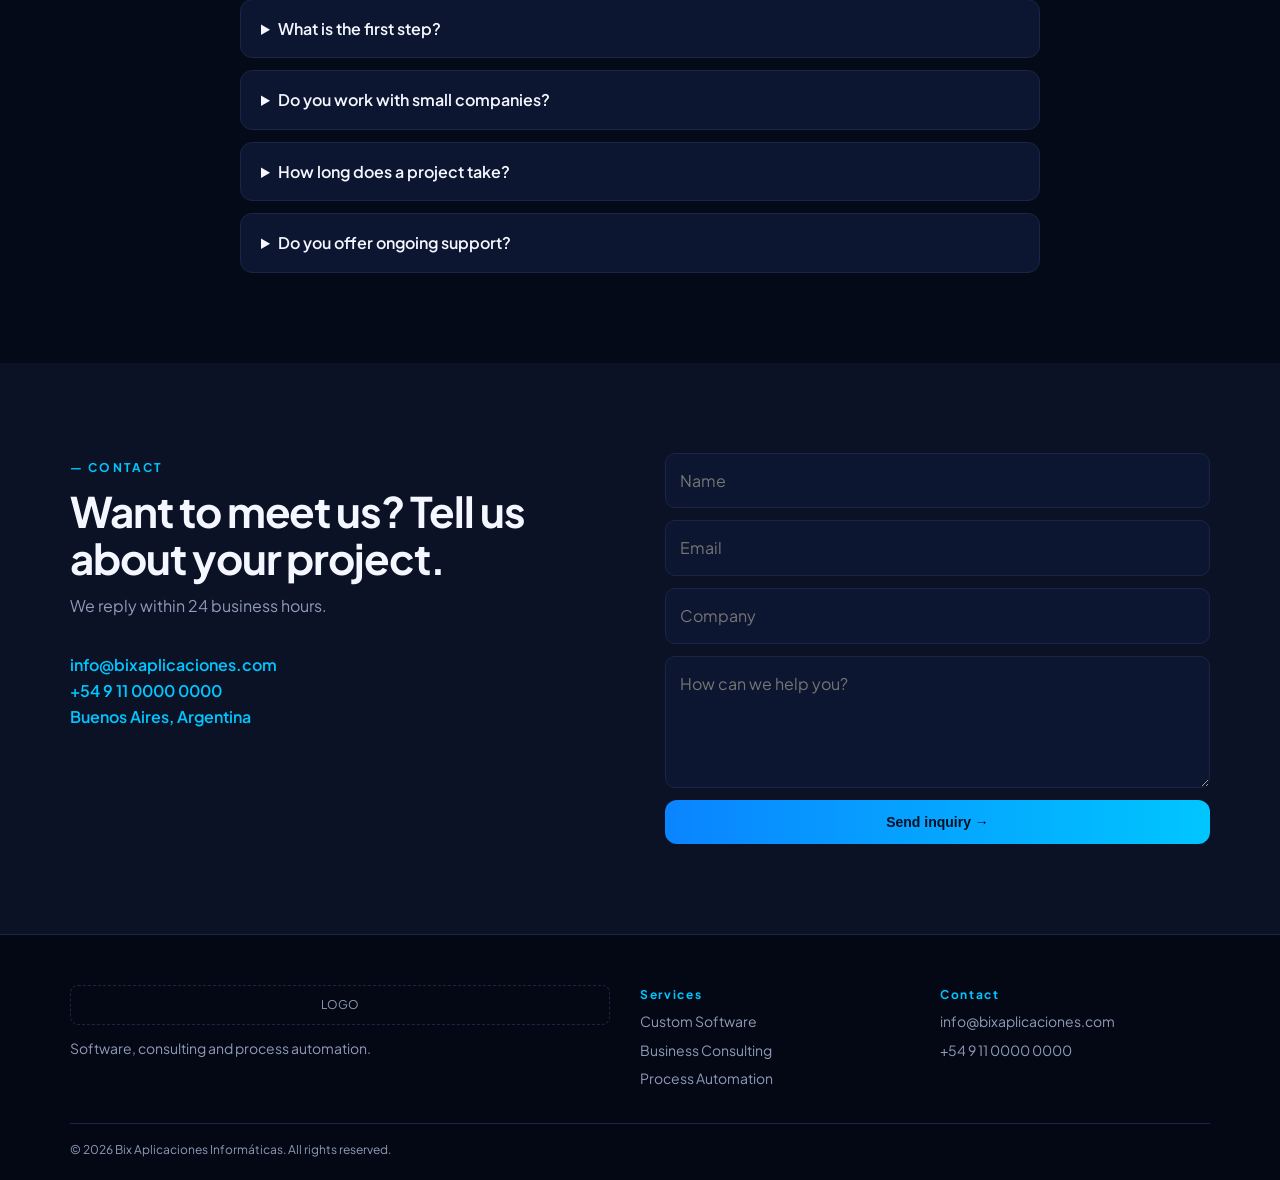
==== commit d6cd0509: "Hero con flujo de automatización, páginas de detalle (desarrollo, consultoría, automatización) y tex" ====
--- a/index.html
+++ b/index.html
@@ -14,13 +14,13 @@
 <header class="nav">
   <div class="container nav-in">
     <!-- LOGO: reemplazar este div por tu <img> -->
-    <div class="logo" id="logo">LOGO</div>
+    <a href="index.html" class="logo" id="logo">LOGO</a>
     <nav class="menu" id="menu">
-      <a href="#inicio" data-i18n="nav_home">Inicio</a>
-      <a href="#servicios" data-i18n="nav_services">Servicios</a>
-      <a href="#metodo" data-i18n="nav_method">Cómo trabajamos</a>
-      <a href="#nosotros" data-i18n="nav_about">Nosotros</a>
-      <a href="#contacto" data-i18n="nav_contact">Contacto</a>
+      <a href="index.html#inicio" data-i18n="nav_home">Inicio</a>
+      <a href="index.html#servicios" data-i18n="nav_services">Servicios</a>
+      <a href="index.html#metodo" data-i18n="nav_method">Cómo trabajamos</a>
+      <a href="index.html#nosotros" data-i18n="nav_about">Nosotros</a>
+      <a href="index.html#contacto" data-i18n="nav_contact">Contacto</a>
     </nav>
     <div class="nav-right">
       <button class="lang" id="langBtn" aria-label="Idioma">EN</button>
@@ -35,49 +35,58 @@
     <div>
       <span class="tag">bixaplicaciones.com</span>
       <h1 data-i18n="hero_title">Software, procesos y estrategia para hacer crecer tu empresa.</h1>
-      <p class="lead" data-i18n="hero_text">Desarrollo de software, consultoría de empresas y automatización de procesos bajo un mismo equipo. Ordenamos tu operación, reducimos tareas manuales y te acompañamos a decidir mejor.</p>
+      <p class="lead" data-i18n="hero_text">Desarrollo de software, consultoría de empresas y automatización de procesos bajo un mismo equipo.</p>
       <div class="btns">
         <a class="btn primary" href="#contacto" data-i18n="hero_cta1">Empezá tu diagnóstico →</a>
         <a class="btn ghost" href="#contacto" data-i18n="hero_cta2">Hablar con el equipo</a>
       </div>
     </div>
-    <div class="orbit" aria-hidden="true">
-      <div class="ring r1"></div><div class="ring r2"></div><div class="ring r3"></div>
-      <div class="core"></div>
-      <span class="dot d1"></span><span class="dot d2"></span><span class="dot d3"></span>
+
+    <!-- Flujo de automatización animado -->
+    <div class="flow" aria-hidden="true">
+      <div class="fnode" style="--d:0s"><i>1</i><span data-i18n="fl1">Pedido recibido</span><em>✓</em></div>
+      <div class="fline" style="--d:0s"></div>
+      <div class="fnode" style="--d:2s"><i>2</i><span data-i18n="fl2">Factura emitida</span><em>✓</em></div>
+      <div class="fline" style="--d:.7s"></div>
+      <div class="fnode" style="--d:4s"><i>3</i><span data-i18n="fl3">Cobro conciliado</span><em>✓</em></div>
+      <div class="fline" style="--d:1.4s"></div>
+      <div class="fnode" style="--d:6s"><i>4</i><span data-i18n="fl4">Reporte enviado</span><em>✓</em></div>
     </div>
   </div>
 </section>
 
 <section id="servicios" class="section">
   <div class="container">
-    <span class="eyebrow" data-i18n="svc_eyebrow">— BIX APLICACIONES</span>
-    <h2 data-i18n="svc_title">Tres formas de trabajar con nosotros.</h2>
-    <p class="sub" data-i18n="svc_sub">Elegí por dónde empezar — todo conversa entre sí.</p>
+    <span class="eyebrow" data-i18n="svc_eyebrow">— SERVICIOS</span>
+    <h2 data-i18n="svc_title">Tecnología y gestión, en un solo equipo.</h2>
+    <p class="sub" data-i18n="svc_sub">Elegí el área que necesitás o combinalas: todo conversa entre sí.</p>
     <div class="grid3">
-      <article class="card c1">
+      <article class="card">
+        <div class="ico">01</div>
         <small data-i18n="s1_tag">DESARROLLO</small>
         <h3 data-i18n="s1_title">Software a Medida</h3>
-        <p data-i18n="s1_text">Sistemas web, móviles e integraciones diseñados para tu negocio, escalables y mantenibles.</p>
-        <a href="#contacto" data-i18n="s_more">Conocer más →</a>
+        <p data-i18n="s1_text">Sistemas web, móviles e integraciones diseñados para tu negocio.</p>
+        <a href="desarrollo.html" data-i18n="s_more">Conocer más →</a>
       </article>
-      <article class="card c2">
+      <article class="card">
+        <div class="ico">02</div>
         <small data-i18n="s2_tag">CONSULTORÍA</small>
         <h3 data-i18n="s2_title">Consultoría de Empresas</h3>
-        <p data-i18n="s2_text">Diagnóstico y acompañamiento en sistemas, organización, gestión financiera y aspectos legales.</p>
-        <a href="#contacto" data-i18n="s_more">Conocer más →</a>
+        <p data-i18n="s2_text">Diagnóstico y acompañamiento en sistemas, organización, finanzas y aspectos legales.</p>
+        <a href="consultoria.html" data-i18n="s_more">Conocer más →</a>
       </article>
-      <article class="card c3">
+      <article class="card">
+        <div class="ico">03</div>
         <small data-i18n="s3_tag">AUTOMATIZACIÓN</small>
         <h3 data-i18n="s3_title">Automatización de Procesos</h3>
-        <p data-i18n="s3_text">Eliminamos tareas repetitivas con flujos automáticos, integraciones y tableros en tiempo real.</p>
-        <a href="#contacto" data-i18n="s_more">Conocer más →</a>
+        <p data-i18n="s3_text">Eliminamos tareas repetitivas con flujos automáticos y tableros en tiempo real.</p>
+        <a href="automatizacion.html" data-i18n="s_more">Conocer más →</a>
       </article>
     </div>
 
     <div class="banner">
-      <span class="eyebrow" data-i18n="ban_eyebrow">— BIX APLICACIONES</span>
-      <h3 data-i18n="ban_text">Diagnóstico antes que remedio: cuidamos tu empresa como si fuera la nuestra.</h3>
+      <span class="eyebrow" data-i18n="ban_eyebrow">— NUESTRO ENFOQUE</span>
+      <h3 data-i18n="ban_text">Primero entendemos tu negocio. Después construimos la solución.</h3>
     </div>
   </div>
 </section>
@@ -87,60 +96,48 @@
     <span class="eyebrow" data-i18n="m_eyebrow">— MÉTODO</span>
     <h2 data-i18n="m_title">Cómo trabajamos.</h2>
     <div class="grid4">
-      <div class="step"><b>01</b><h4 data-i18n="m1_t">Diagnóstico</h4><p data-i18n="m1_p">Relevamos procesos, sistemas y números para entender dónde estás.</p></div>
-      <div class="step"><b>02</b><h4 data-i18n="m2_t">Diseño</h4><p data-i18n="m2_p">Definimos un plan claro con prioridades, plazos y resultados esperados.</p></div>
-      <div class="step"><b>03</b><h4 data-i18n="m3_t">Implementación</h4><p data-i18n="m3_p">Desarrollamos, automatizamos y ponemos en marcha junto a tu equipo.</p></div>
-      <div class="step"><b>04</b><h4 data-i18n="m4_t">Mejora continua</h4><p data-i18n="m4_p">Medimos, ajustamos y seguimos optimizando.</p></div>
+      <div class="step"><b>01</b><h4 data-i18n="m1_t">Diagnóstico</h4><p data-i18n="m1_p">Relevamos procesos, sistemas y números.</p></div>
+      <div class="step"><b>02</b><h4 data-i18n="m2_t">Diseño</h4><p data-i18n="m2_p">Definimos un plan claro.</p></div>
+      <div class="step"><b>03</b><h4 data-i18n="m3_t">Implementación</h4><p data-i18n="m3_p">Desarrollamos y ponemos en marcha.</p></div>
+      <div class="step"><b>04</b><h4 data-i18n="m4_t">Mejora continua</h4><p data-i18n="m4_p">Medimos, ajustamos y optimizamos.</p></div>
     </div>
   </div>
 </section>
 
-<section id="automatizacion" class="section">
+<section id="nosotros" class="section">
   <div class="container">
-    <span class="eyebrow" data-i18n="a_eyebrow">— AUTOMATIZACIÓN</span>
-    <h2 data-i18n="a_title">Qué podemos automatizar.</h2>
+    <span class="eyebrow" data-i18n="n_eyebrow">— NOSOTROS</span>
+    <h2 data-i18n="n_title">Un mismo equipo, una mirada integral.</h2>
+    <p class="sub" data-i18n="n_sub">Ingenieros, consultores y especialistas.</p>
     <div class="grid3">
-      <div class="card plain"><h3 data-i18n="a1_t">Facturación y cobranzas</h3><p data-i18n="a1_p">Emisión, seguimiento y conciliación sin carga manual.</p></div>
-      <div class="card plain"><h3 data-i18n="a2_t">Atención y ventas</h3><p data-i18n="a2_p">Respuestas, seguimiento de clientes y CRM conectados.</p></div>
-      <div class="card plain"><h3 data-i18n="a3_t">Reportes y tableros</h3><p data-i18n="a3_p">Información clave de tu empresa actualizada al instante.</p></div>
+      <div class="card plain"><h3 data-i18n="n1_t">Experiencia técnica</h3><p data-i18n="n1_p">Décadas desarrollando software para empresas.</p></div>
+      <div class="card plain"><h3 data-i18n="n2_t">Mirada integral</h3><p data-i18n="n2_p">Sistemas, finanzas y aspectos legales en conjunto.</p></div>
+      <div class="card plain"><h3 data-i18n="n3_t">Resultados medibles</h3><p data-i18n="n3_p">Objetivos claros y seguimiento.</p></div>
     </div>
   </div>
 </section>
 
-<section id="nosotros" class="section alt">
-  <div class="container">
-    <span class="eyebrow" data-i18n="n_eyebrow">— NOSOTROS</span>
-    <h2 data-i18n="n_title">Un mismo equipo, una mirada integral.</h2>
-    <p class="sub" data-i18n="n_sub">Ingenieros, consultores y especialistas que trabajan juntos para que la tecnología y la gestión de tu empresa vayan en la misma dirección.</p>
-    <div class="grid3">
-      <div class="card plain"><h3 data-i18n="n1_t">Experiencia técnica</h3><p data-i18n="n1_p">Décadas desarrollando software para empresas.</p></div>
-      <div class="card plain"><h3 data-i18n="n2_t">Mirada integral</h3><p data-i18n="n2_p">Sistemas, finanzas y aspectos legales pensados en conjunto.</p></div>
-      <div class="card plain"><h3 data-i18n="n3_t">Resultados medibles</h3><p data-i18n="n3_p">Objetivos claros y seguimiento de punta a punta.</p></div>
-    </div>
-  </div>
-</section>
-
-<section id="casos" class="section">
+<section id="casos" class="section alt">
   <div class="container">
     <span class="eyebrow" data-i18n="k_eyebrow">— CASOS</span>
     <h2 data-i18n="k_title">Casos de éxito.</h2>
-    <div class="card plain soon"><p data-i18n="k_soon">Próximamente: acá vas a ver los proyectos y resultados de nuestros clientes.</p></div>
+    <div class="card plain soon"><p data-i18n="k_soon">Próximamente.</p></div>
     <!-- Agregar casos aquí -->
   </div>
 </section>
 
-<section id="faq" class="section alt">
+<section id="faq" class="section">
   <div class="container narrow">
     <span class="eyebrow" data-i18n="f_eyebrow">— PREGUNTAS FRECUENTES</span>
     <h2 data-i18n="f_title">Antes de empezar, lo que más preguntan.</h2>
-    <details><summary data-i18n="f1_q">¿Cómo es el primer paso?</summary><p data-i18n="f1_a">Una reunión sin costo para entender tu situación y proponerte por dónde empezar.</p></details>
-    <details><summary data-i18n="f2_q">¿Trabajan con empresas pequeñas?</summary><p data-i18n="f2_a">Sí, desde pymes hasta empresas medianas. Adaptamos el alcance a cada caso.</p></details>
-    <details><summary data-i18n="f3_q">¿Cuánto tarda un proyecto?</summary><p data-i18n="f3_a">Depende del alcance. Después del diagnóstico te damos plazos concretos.</p></details>
-    <details><summary data-i18n="f4_q">¿Ofrecen soporte posterior?</summary><p data-i18n="f4_a">Sí, mantenimiento y mejora continua después de la puesta en marcha.</p></details>
+    <details><summary data-i18n="f1_q">¿Cómo es el primer paso?</summary><p data-i18n="f1_a">Una reunión sin costo.</p></details>
+    <details><summary data-i18n="f2_q">¿Trabajan con empresas pequeñas?</summary><p data-i18n="f2_a">Sí.</p></details>
+    <details><summary data-i18n="f3_q">¿Cuánto tarda un proyecto?</summary><p data-i18n="f3_a">Depende del alcance.</p></details>
+    <details><summary data-i18n="f4_q">¿Ofrecen soporte posterior?</summary><p data-i18n="f4_a">Sí.</p></details>
   </div>
 </section>
 
-<section id="contacto" class="section">
+<section id="contacto" class="section alt">
   <div class="container">
     <div class="contact">
       <div>
@@ -164,7 +161,7 @@
 <footer class="footer">
   <div class="container foot">
     <div><div class="logo">LOGO</div><p data-i18n="ft_text">Software, consultoría y automatización de procesos.</p></div>
-    <div><h5 data-i18n="ft_explore">Explorá</h5><a href="#servicios" data-i18n="nav_services">Servicios</a><a href="#metodo" data-i18n="nav_method">Cómo trabajamos</a><a href="#nosotros" data-i18n="nav_about">Nosotros</a></div>
+    <div><h5 data-i18n="nav_services">Servicios</h5><a href="desarrollo.html" data-i18n="s1_title">Software a Medida</a><a href="consultoria.html" data-i18n="s2_title">Consultoría de Empresas</a><a href="automatizacion.html" data-i18n="s3_title">Automatización de Procesos</a></div>
     <div><h5 data-i18n="nav_contact">Contacto</h5><a href="mailto:info@bixaplicaciones.com">info@bixaplicaciones.com</a><a href="tel:+5491100000000">+54 9 11 0000 0000</a></div>
   </div>
   <div class="container copy">© 2026 Bix Aplicaciones Informáticas. <span data-i18n="ft_rights">Todos los derechos reservados.</span></div>
--- a/styles.css
+++ b/styles.css
@@ -15,43 +15,89 @@
 .lang{background:none;border:1px solid var(--line);color:var(--tx);padding:6px 12px;border-radius:999px;cursor:pointer;font-weight:700}
 .burger{display:none;background:none;border:0;color:#fff;font-size:24px;cursor:pointer}
 .hero{padding:110px 0 90px;background:radial-gradient(ellipse at 70% 20%,#12214a 0,transparent 55%)}
+.hero.sub{padding:80px 0 70px}
 .hero-grid{display:grid;grid-template-columns:1.3fr 1fr;gap:40px;align-items:center}
 .tag{display:inline-block;border:1px solid var(--line);padding:4px 12px;border-radius:8px;font-size:12px;color:var(--mut);margin-bottom:22px}
 h1{font-size:clamp(36px,5.5vw,64px);line-height:1.05;letter-spacing:-.03em;font-weight:800;margin-bottom:22px}
+.sub h1{font-size:clamp(32px,4.4vw,52px);margin-top:12px}
 h2{font-size:clamp(28px,3.6vw,42px);letter-spacing:-.025em;line-height:1.1;margin:10px 0 12px}
 .lead{color:var(--mut);font-size:18px;max-width:560px}
+.back{display:inline-block;color:var(--mut);font-size:14px;margin-bottom:18px;display:block}.back:hover{color:#fff}
 .btns{display:flex;gap:12px;flex-wrap:wrap;margin-top:32px}
 .btn{display:inline-block;padding:14px 24px;border-radius:12px;font-weight:700;font-size:14px;cursor:pointer;border:0;transition:.2s}
 .btn.primary{background:linear-gradient(90deg,var(--b1),var(--b2));color:#021024}
 .btn.primary:hover{transform:translateY(-2px);box-shadow:0 8px 28px rgba(0,160,255,.35)}
 .btn.ghost{border:1px solid var(--line);color:var(--tx)}
 .btn.ghost:hover{background:var(--bg2)}
-.orbit{position:relative;aspect-ratio:1;max-width:380px;margin:auto;width:100%}
-.ring{position:absolute;border:1px solid var(--line);border-radius:50%;top:50%;left:50%;transform:translate(-50%,-50%)}
-.r1{width:100%;height:100%}.r2{width:68%;height:68%}.r3{width:38%;height:38%}
-.core{position:absolute;top:50%;left:50%;width:46px;height:46px;border-radius:50%;transform:translate(-50%,-50%);background:linear-gradient(135deg,var(--b1),var(--b2));box-shadow:0 0 50px rgba(0,170,255,.6)}
-.dot{position:absolute;top:50%;left:50%;width:12px;height:12px;border-radius:50%;background:var(--b2);animation:spin linear infinite}
-.d1{--r:190px;animation-duration:16s}.d2{--r:129px;animation-duration:11s;background:#7aa5ff}.d3{--r:72px;animation-duration:7s;background:#fff}
-@keyframes spin{from{transform:rotate(0) translateX(var(--r))}to{transform:rotate(360deg) translateX(var(--r))}}
+
+/* Flujo de automatización (home) */
+.flow{display:flex;flex-direction:column;max-width:340px;margin:auto;width:100%}
+.fnode{display:flex;align-items:center;gap:14px;background:var(--card);border:1px solid var(--line);border-radius:14px;padding:16px 18px;font-weight:600;animation:lit 8s infinite;animation-delay:var(--d)}
+.fnode i{font-style:normal;width:32px;height:32px;border-radius:9px;display:grid;place-items:center;background:var(--bg2);color:var(--b2);font-size:13px;font-weight:800}
+.fnode em{margin-left:auto;font-style:normal;color:var(--b2);opacity:0;animation:chk 8s infinite;animation-delay:var(--d)}
+.fline{width:2px;height:26px;background:var(--line);margin:0 auto;position:relative;overflow:hidden}
+.fline::after{content:'';position:absolute;left:0;top:-10px;width:2px;height:10px;background:var(--b2);animation:fall 2s linear infinite;animation-delay:var(--d)}
+@keyframes lit{0%{border-color:var(--line);box-shadow:none}4%,22%{border-color:var(--b2);box-shadow:0 0 26px rgba(0,198,255,.28)}30%,100%{border-color:var(--line);box-shadow:none}}
+@keyframes chk{0%{opacity:0}6%,60%{opacity:1}65%,100%{opacity:0}}
+@keyframes fall{to{top:26px}}
+
+/* Terminal (desarrollo) */
+.term{background:#060d20;border:1px solid var(--line);border-radius:14px;overflow:hidden;box-shadow:0 20px 60px rgba(0,0,0,.5);width:100%}
+.tbar{display:flex;gap:6px;padding:12px 14px;border-bottom:1px solid var(--line)}
+.tbar span{width:10px;height:10px;border-radius:50%;background:#26335c}
+.term pre{padding:18px;font:13px/1.7 ui-monospace,Menlo,Consolas,monospace;color:#b6c6ee;min-height:290px;white-space:pre-wrap}
+.cur::after{content:'▍';color:var(--b2);animation:blink 1s steps(1) infinite}
+@keyframes blink{50%{opacity:0}}
+
+/* Dashboard (consultoría) */
+.dash{background:var(--card);border:1px solid var(--line);border-radius:16px;padding:20px;max-width:440px;margin:auto;width:100%;box-shadow:0 20px 60px rgba(0,0,0,.4)}
+.kpis{display:grid;grid-template-columns:repeat(3,1fr);gap:10px}
+.kpi{background:var(--bg2);border-radius:10px;padding:12px}
+.kpi b{font-size:22px;display:block;color:var(--b2)}.kpi small{color:var(--mut);font-size:11px}
+.bars{display:flex;align-items:flex-end;gap:8px;height:110px;margin:18px 0}
+.bars span{flex:1;height:var(--h);background:linear-gradient(180deg,var(--b2),var(--b1));border-radius:6px 6px 0 0;transform-origin:bottom;animation:grow 1.4s ease-out both}
+.bars span:nth-child(2){animation-delay:.1s}.bars span:nth-child(3){animation-delay:.2s}.bars span:nth-child(4){animation-delay:.3s}.bars span:nth-child(5){animation-delay:.4s}.bars span:nth-child(6){animation-delay:.5s}.bars span:nth-child(7){animation-delay:.6s}
+@keyframes grow{from{transform:scaleY(0)}}
+.dash svg{width:100%;height:70px}
+.ln{stroke-dasharray:1;stroke-dashoffset:1;animation:draw 2.5s .5s forwards}
+@keyframes draw{to{stroke-dashoffset:0}}
+.note{color:var(--mut);font-size:11px;margin-top:8px;text-align:right}
+
+/* Capas isométricas (automatización) */
+.iso{height:360px;display:grid;place-items:center;perspective:900px}
+.stack{position:relative;width:220px;height:220px;transform-style:preserve-3d;transform:rotateX(58deg) rotateZ(-40deg);animation:bob 6s ease-in-out infinite}
+.layer{position:absolute;inset:0;border:1px solid var(--b2);border-radius:18px;display:grid;place-items:center;font-weight:700;background:rgba(10,132,255,.14);box-shadow:0 0 30px rgba(0,198,255,.12);transition:transform .5s}
+.layer:nth-child(1){transform:translateZ(0)}
+.layer:nth-child(2){transform:translateZ(60px)}
+.layer:nth-child(3){transform:translateZ(120px);background:rgba(0,198,255,.2)}
+.iso:hover .layer:nth-child(2){transform:translateZ(95px)}
+.iso:hover .layer:nth-child(3){transform:translateZ(190px)}
+@keyframes bob{50%{transform:rotateX(58deg) rotateZ(-28deg)}}
+
 .section{padding:90px 0}.alt{background:var(--bg2)}
 .eyebrow{font-size:12px;letter-spacing:.18em;font-weight:700;color:var(--b2)}
-.sub{color:var(--mut);max-width:640px;margin-bottom:34px}
-.grid3{display:grid;grid-template-columns:repeat(3,1fr);gap:18px}
+.sub-p,.sub{color:var(--mut)}
+p.sub{max-width:640px;margin-bottom:34px}
+.grid2{display:grid;grid-template-columns:repeat(2,1fr);gap:18px;margin-top:30px}
+.grid3{display:grid;grid-template-columns:repeat(3,1fr);gap:18px;margin-top:30px}
 .grid4{display:grid;grid-template-columns:repeat(4,1fr);gap:18px;margin-top:34px}
 .card{background:var(--card);border:1px solid var(--line);border-radius:14px;padding:26px;display:flex;flex-direction:column;gap:10px;transition:.25s}
-.card:hover{transform:translateY(-4px);border-color:#2a3d7a}
-.card small{font-size:11px;letter-spacing:.14em;font-weight:700}
+.card:hover{transform:translateY(-4px);border-color:var(--b1);box-shadow:0 12px 40px rgba(0,140,255,.18)}
+.ico{width:40px;height:40px;border-radius:11px;display:grid;place-items:center;background:linear-gradient(135deg,var(--b1),var(--b2));color:#021024;font-weight:800;font-size:13px}
+.card small{font-size:11px;letter-spacing:.14em;font-weight:700;color:var(--b2)}
 .card h3{font-size:21px}.card p{color:var(--mut);font-size:15px;flex:1}
 .card a{font-weight:700;font-size:14px;color:var(--b2);margin-top:8px}
-.c1{border-top:3px solid #0a84ff}.c1 small{color:#0a84ff}
-.c2{border-top:3px solid #00c6ff}.c2 small{color:#00c6ff}
-.c3{border-top:3px solid #6f8bff}.c3 small{color:#6f8bff}
-.plain{border-top:1px solid var(--line)}
+.after{border-color:var(--b2)}
 .soon{text-align:center;padding:50px}
 .banner{margin-top:26px;padding:56px 40px;border-radius:16px;border:1px solid var(--line);background:linear-gradient(120deg,#0a2a5c,#062033)}
 .banner h3{font-size:clamp(22px,3vw,32px);max-width:640px;margin-top:10px}
-.step{padding:24px;border:1px solid var(--line);border-radius:14px;background:var(--card)}
+.step{padding:24px;border:1px solid var(--line);border-radius:14px;background:var(--card);transition:.25s}
+.step:hover{border-color:var(--b1)}
 .step b{color:var(--b2);font-size:14px}.step h4{margin:8px 0;font-size:19px}.step p{color:var(--mut);font-size:14px}
+.chips{display:flex;flex-wrap:wrap;gap:10px;margin-top:24px}
+.chip{border:1px solid var(--line);border-radius:999px;padding:8px 16px;font-size:14px;color:var(--mut);background:var(--card)}
+.cta{text-align:center;padding:70px 20px;border:1px solid var(--line);border-radius:18px;background:linear-gradient(120deg,#0a2a5c,#062033)}
+.cta h2{margin-bottom:26px}
 details{background:var(--card);border:1px solid var(--line);border-radius:12px;padding:16px 20px;margin-top:12px}
 summary{cursor:pointer;font-weight:600}details p{color:var(--mut);margin-top:10px}
 .contact{display:grid;grid-template-columns:1fr 1fr;gap:50px;align-items:start}
@@ -70,8 +116,10 @@
 .wa{background:#25d366;color:#fff;width:46px;height:46px;display:grid;place-items:center;padding:0}
 .reveal{opacity:0;transform:translateY(24px);transition:.7s}.reveal.in{opacity:1;transform:none}
 @media(max-width:860px){
-.hero-grid,.contact{grid-template-columns:1fr}.grid3,.grid4,.foot{grid-template-columns:1fr}
-.orbit{display:none}.burger{display:block}
+.hero-grid,.contact{grid-template-columns:1fr}.grid2,.grid3,.grid4,.foot{grid-template-columns:1fr}
+.burger{display:block}
 .menu{display:none;position:absolute;top:72px;left:0;right:0;flex-direction:column;background:var(--bg);padding:14px;border-bottom:1px solid var(--line)}
 .menu.open{display:flex}.float{top:auto;bottom:18px}
+.iso{height:300px}
 }
+@media(prefers-reduced-motion:reduce){*{animation:none!important;transition:none!important}.reveal{opacity:1;transform:none}}
